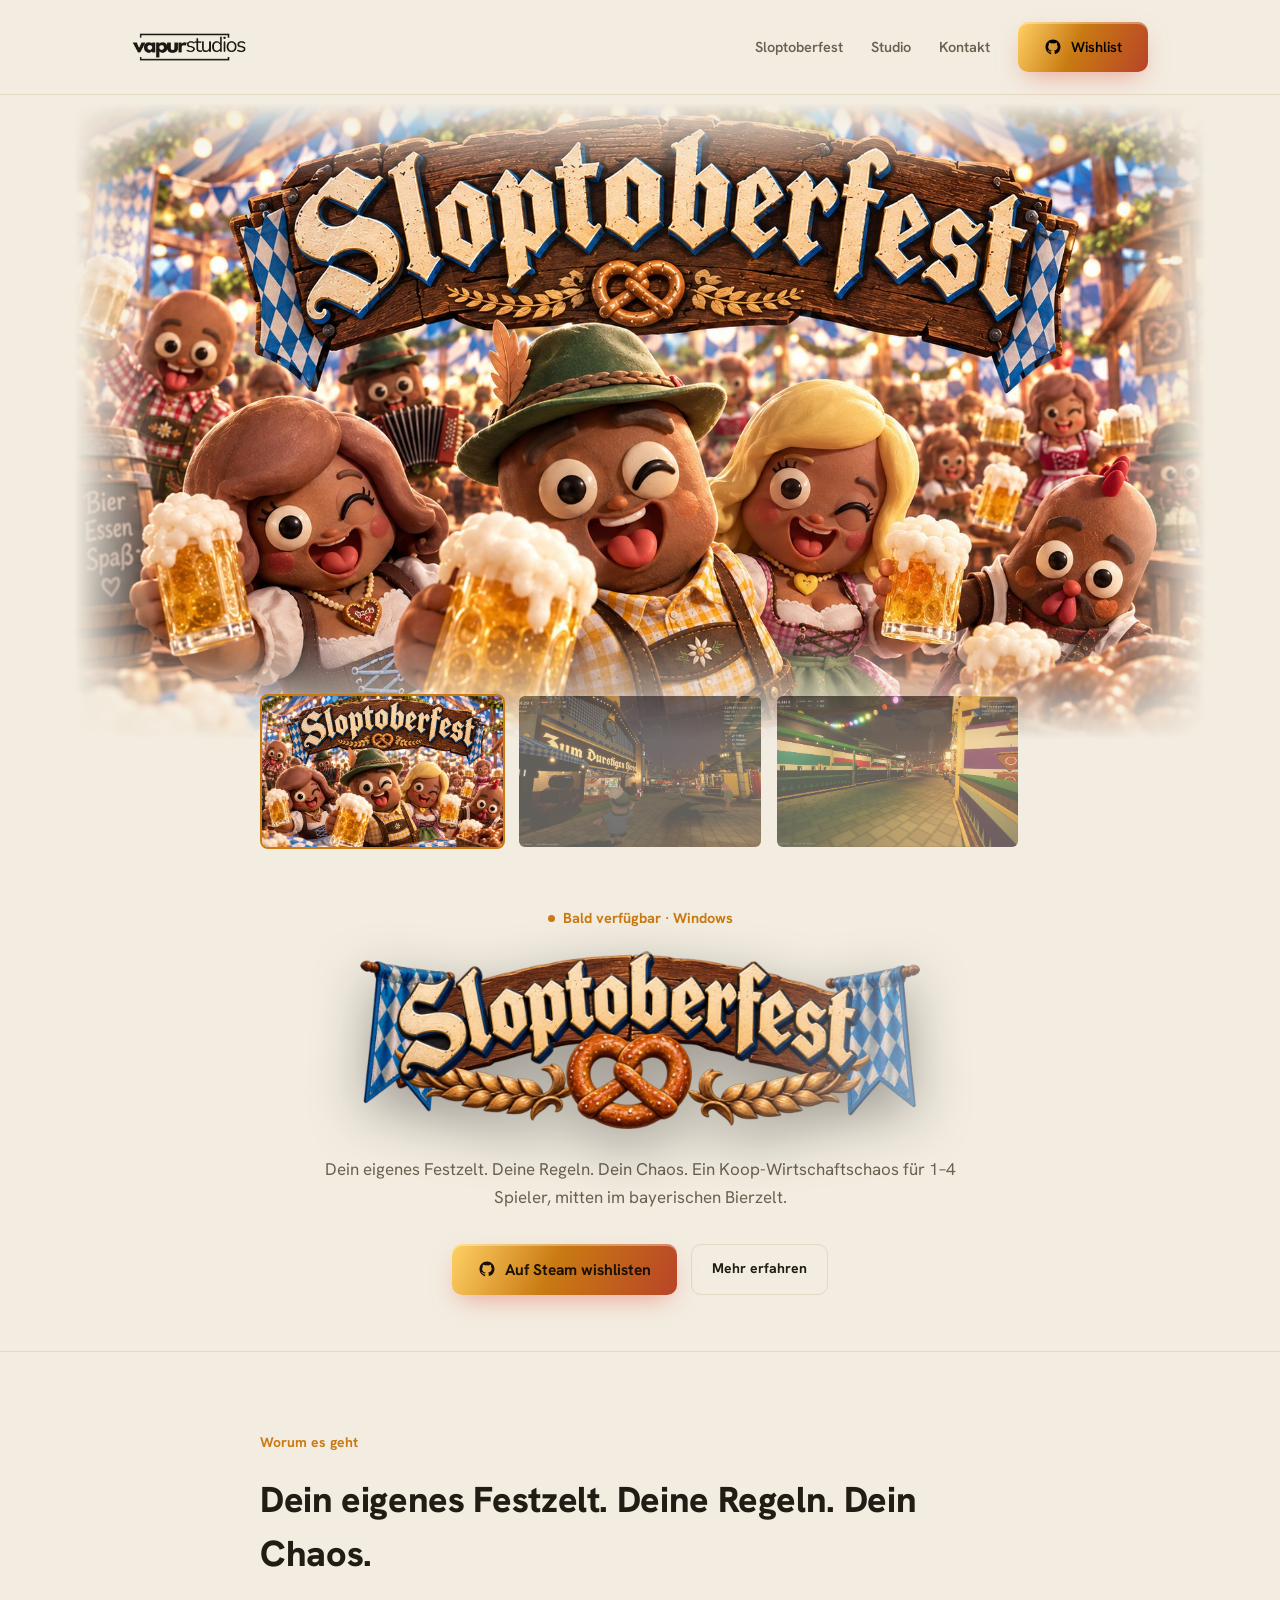
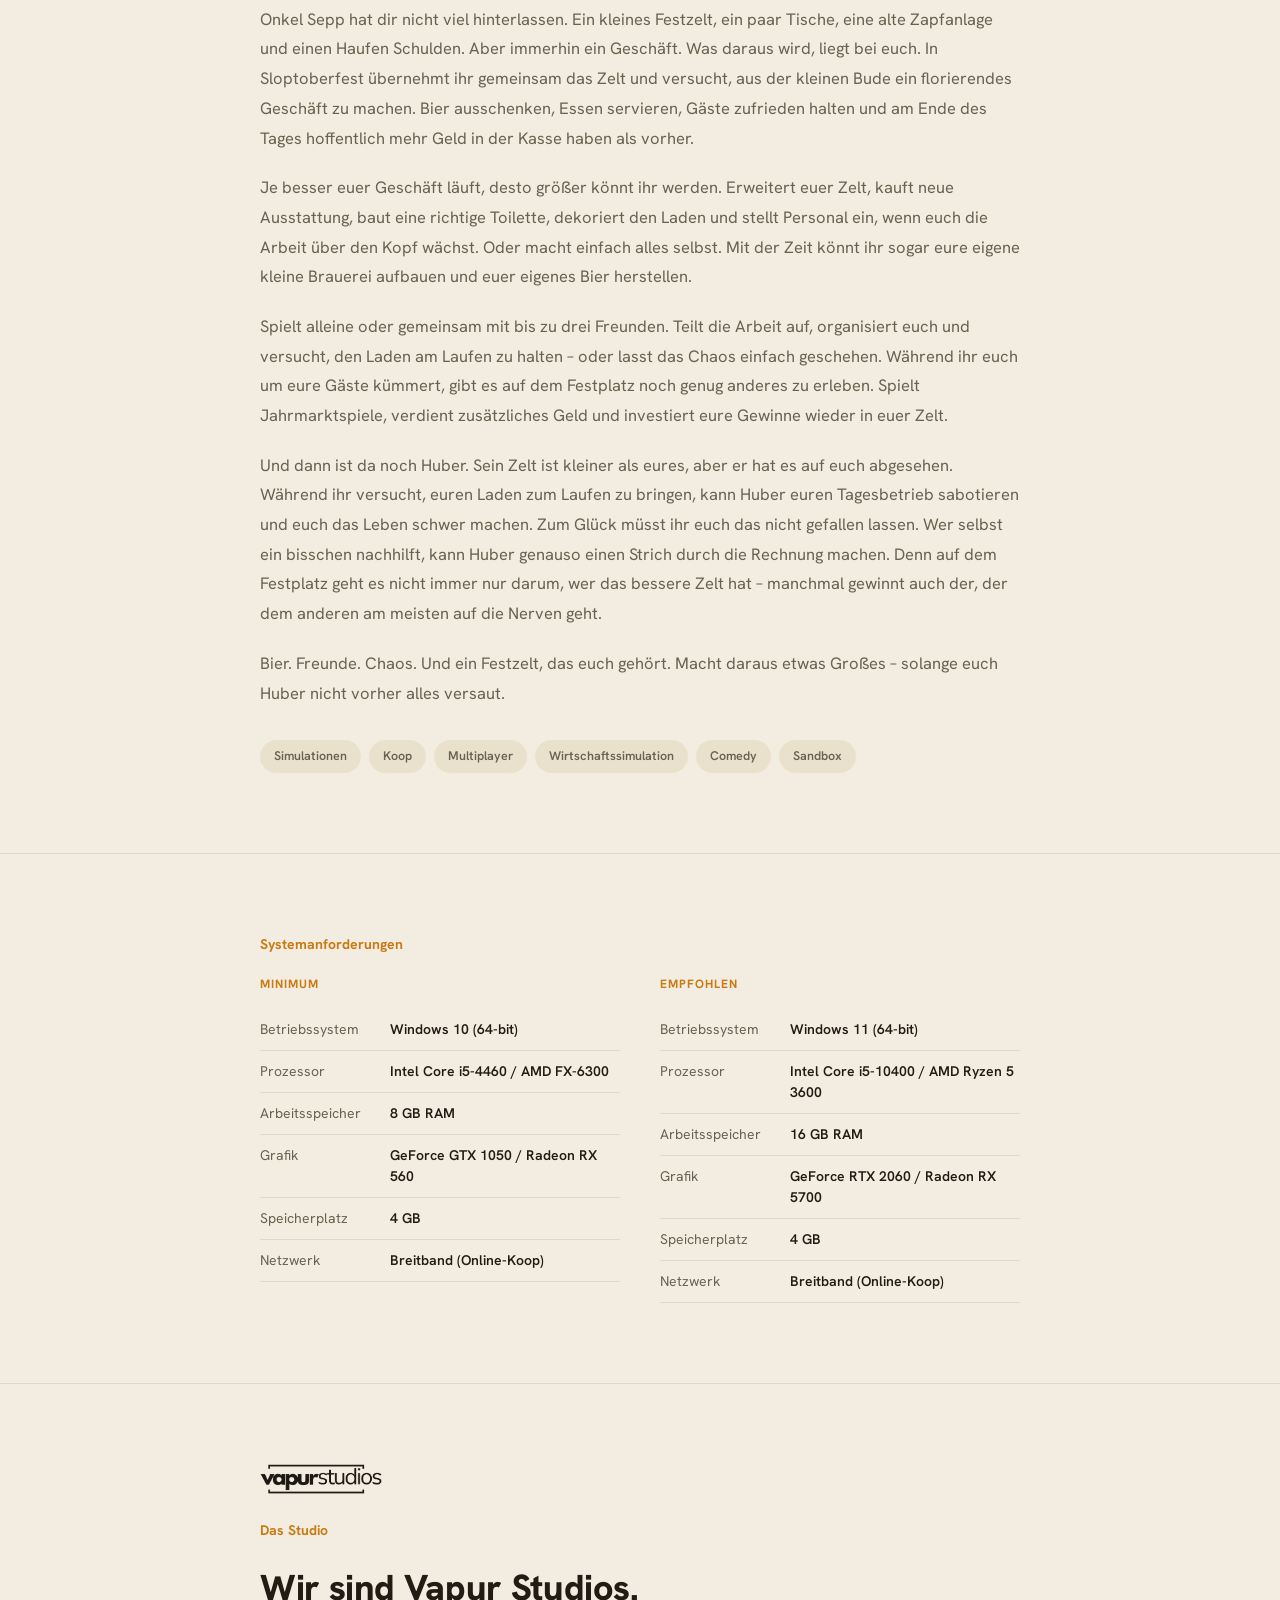
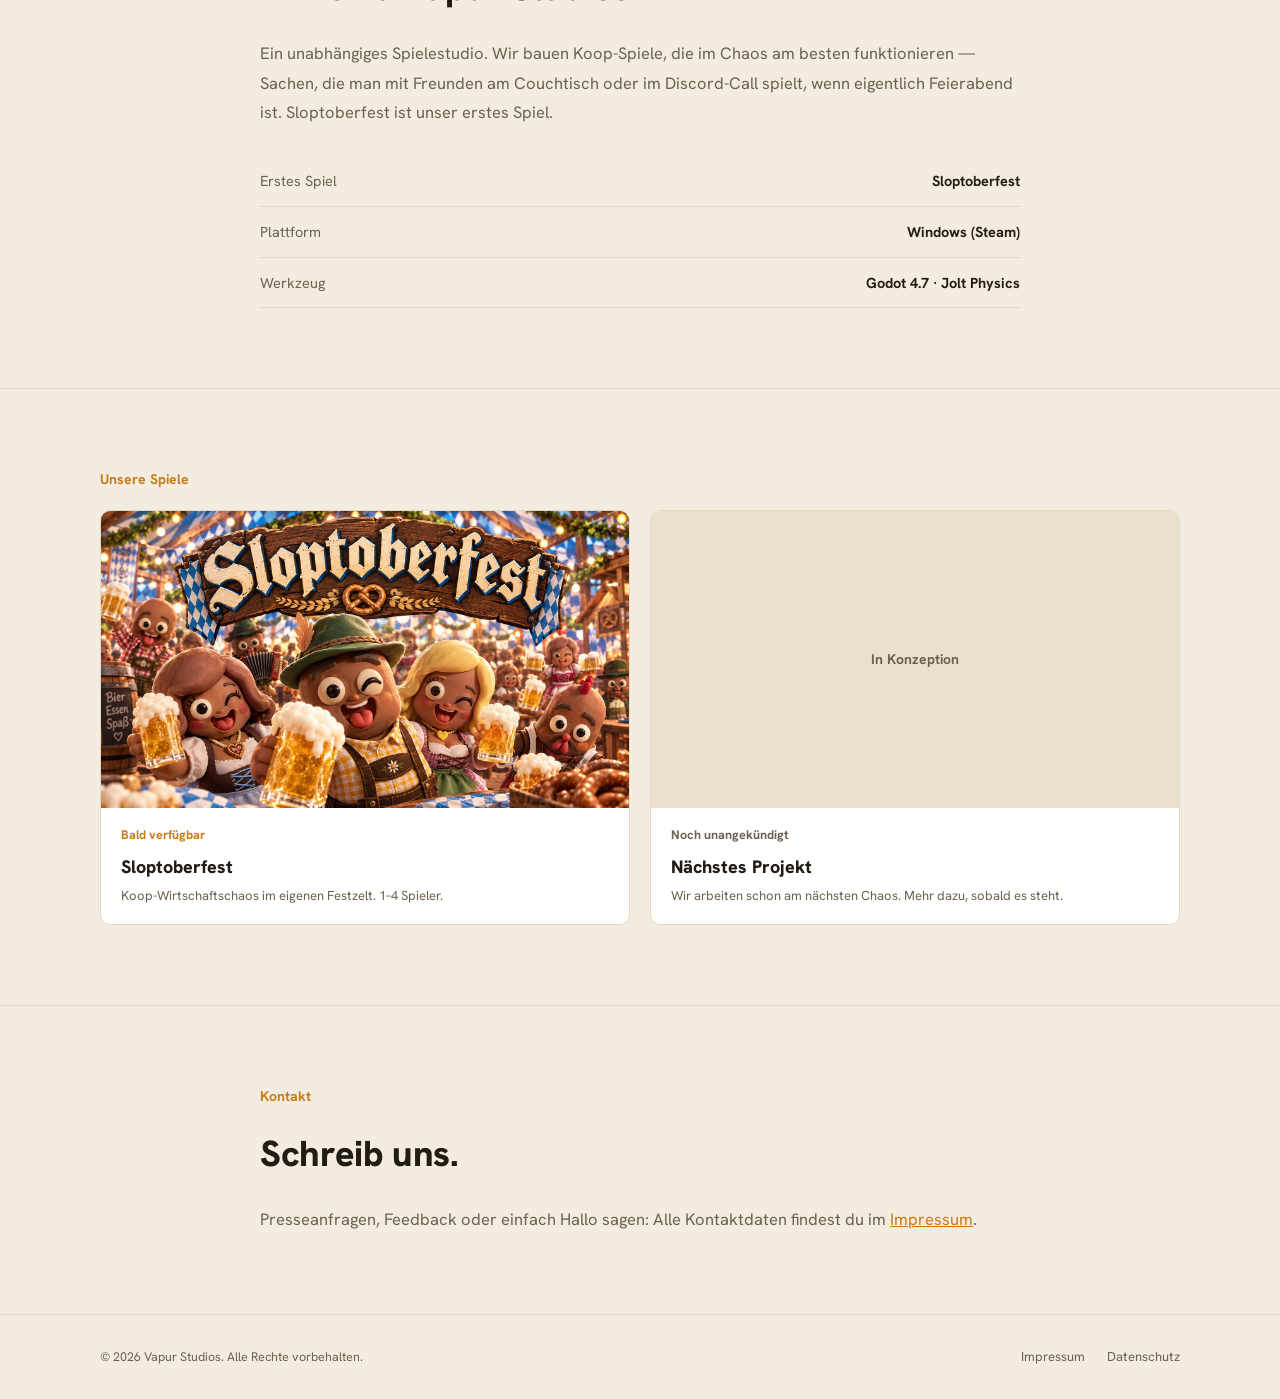
==== index.html @ 0e482135 "Vapur Studios Website: Startseite, Impressum, Datenschutz Co-Authored-By: Claude Sonnet 5 <noreply@a" ====
<!doctype html>
<html lang="de">
<head>
<meta charset="utf-8">
<meta name="viewport" content="width=device-width, initial-scale=1">
<title>Vapur Studios – Sloptoberfest</title>
<meta name="description" content="Vapur Studios ist ein unabhängiges Spielestudio. Sloptoberfest: Koop-Wirtschaftschaos im eigenen Festzelt für 1–4 Spieler. Bald auf Steam.">
<meta property="og:title" content="Vapur Studios – Sloptoberfest">
<meta property="og:description" content="Dein eigenes Festzelt. Deine Regeln. Dein Chaos. Bald auf Steam.">
<meta property="og:image" content="https://studio.vapur-it.de/assets/banner.jpg">
<meta property="og:type" content="website">
<link rel="preload" href="assets/fonts/hanken-latin.woff2" as="font" type="font/woff2" crossorigin>
<link rel="stylesheet" href="assets/style.css">
</head>
<body>

<nav>
  <div class="nav-inner">
    <a href="./" aria-label="Vapur Studios"><img class="logo-ink" src="assets/logo-ink.png" alt="Vapur Studios"><img class="logo-cream" src="assets/logo-cream.png" alt=""></a>
    <div class="navlinks">
      <a href="#game">Sloptoberfest</a>
      <a href="#studio">Studio</a>
      <a href="#kontakt">Kontakt</a>
      <a class="btn-wishlist" href="#" target="_blank" rel="noopener">
        <svg viewBox="0 0 24 24" fill="none" aria-hidden="true"><path d="M12 2C6.5 2 2 6.5 2 12c0 4.4 2.9 8.2 6.9 9.5.5.1.7-.2.7-.5v-1.7c-2.8.6-3.4-1.2-3.4-1.2-.5-1.2-1.1-1.5-1.1-1.5-.9-.6.1-.6.1-.6 1 .1 1.5 1 1.5 1 .9 1.5 2.3 1.1 2.9.8.1-.6.3-1.1.6-1.3-2.2-.3-4.6-1.1-4.6-4.9 0-1.1.4-2 1-2.6-.1-.3-.4-1.3.1-2.6 0 0 .8-.3 2.7 1a9.4 9.4 0 0 1 5 0c1.9-1.3 2.7-1 2.7-1 .5 1.3.2 2.3.1 2.6.6.6 1 1.5 1 2.6 0 3.8-2.4 4.6-4.6 4.9.4.3.7.9.7 1.8v2.6c0 .3.2.6.7.5A10 10 0 0 0 22 12c0-5.5-4.5-10-10-10Z" fill="currentColor"/></svg>
        <span>Wishlist</span>
      </a>
    </div>
  </div>
</nav>

<main>
<div class="hero-wrap">
  <div class="hero-img"><img id="mainshot" src="assets/banner.jpg" alt="Sloptoberfest Artwork" width="1672" height="941"></div>
</div>

<div class="shots">
  <div class="shots-grid">
    <button class="active" data-src="assets/banner.jpg" aria-label="Artwork anzeigen"><img src="assets/banner.jpg" alt="" loading="lazy"></button>
    <button data-src="assets/screen1.jpg" aria-label="Screenshot 1 anzeigen"><img src="assets/screen1.jpg" alt="" loading="lazy"></button>
    <button data-src="assets/screen2.jpg" aria-label="Screenshot 2 anzeigen"><img src="assets/screen2.jpg" alt="" loading="lazy"></button>
  </div>
</div>

<div class="intro" id="game">
  <span class="eyebrow">Bald verfügbar · Windows</span>
  <h1 class="sr-only">Sloptoberfest</h1>
  <div class="game-logo"><img src="assets/sloptoberfest-logo.webp" alt="Sloptoberfest" width="1400" height="446"></div>
  <p>Dein eigenes Festzelt. Deine Regeln. Dein Chaos. Ein Koop-Wirtschaftschaos
  für 1–4 Spieler, mitten im bayerischen Bierzelt.</p>
  <div class="btn-row">
    <a class="btn-wishlist" href="#" target="_blank" rel="noopener">
      <svg viewBox="0 0 24 24" fill="none" aria-hidden="true"><path d="M12 2C6.5 2 2 6.5 2 12c0 4.4 2.9 8.2 6.9 9.5.5.1.7-.2.7-.5v-1.7c-2.8.6-3.4-1.2-3.4-1.2-.5-1.2-1.1-1.5-1.1-1.5-.9-.6.1-.6.1-.6 1 .1 1.5 1 1.5 1 .9 1.5 2.3 1.1 2.9.8.1-.6.3-1.1.6-1.3-2.2-.3-4.6-1.1-4.6-4.9 0-1.1.4-2 1-2.6-.1-.3-.4-1.3.1-2.6 0 0 .8-.3 2.7 1a9.4 9.4 0 0 1 5 0c1.9-1.3 2.7-1 2.7-1 .5 1.3.2 2.3.1 2.6.6.6 1 1.5 1 2.6 0 3.8-2.4 4.6-4.6 4.9.4.3.7.9.7 1.8v2.6c0 .3.2.6.7.5A10 10 0 0 0 22 12c0-5.5-4.5-10-10-10Z" fill="currentColor"/></svg>
      <span>Auf Steam wishlisten</span>
    </a>
    <a class="btn-ghost" href="#story">Mehr erfahren</a>
  </div>
</div>

<section id="story">
  <div class="section-inner">
    <div class="kicker">Worum es geht</div>
    <h2>Dein eigenes Festzelt. Deine Regeln. Dein Chaos.</h2>
    <p>Onkel Sepp hat dir nicht viel hinterlassen. Ein kleines Festzelt, ein paar Tische, eine
    alte Zapfanlage und einen Haufen Schulden. Aber immerhin ein Geschäft. Was daraus wird, liegt
    bei euch. In Sloptoberfest übernehmt ihr gemeinsam das Zelt und versucht, aus der kleinen Bude
    ein florierendes Geschäft zu machen. Bier ausschenken, Essen servieren, Gäste zufrieden halten
    und am Ende des Tages hoffentlich mehr Geld in der Kasse haben als vorher.</p>
    <p>Je besser euer Geschäft läuft, desto größer könnt ihr werden. Erweitert euer Zelt, kauft
    neue Ausstattung, baut eine richtige Toilette, dekoriert den Laden und stellt Personal ein,
    wenn euch die Arbeit über den Kopf wächst. Oder macht einfach alles selbst. Mit der Zeit könnt
    ihr sogar eure eigene kleine Brauerei aufbauen und euer eigenes Bier herstellen.</p>
    <p>Spielt alleine oder gemeinsam mit bis zu drei Freunden. Teilt die Arbeit auf, organisiert
    euch und versucht, den Laden am Laufen zu halten – oder lasst das Chaos einfach geschehen.
    Während ihr euch um eure Gäste kümmert, gibt es auf dem Festplatz noch genug anderes zu
    erleben. Spielt Jahrmarktspiele, verdient zusätzliches Geld und investiert eure Gewinne wieder
    in euer Zelt.</p>
    <p>Und dann ist da noch Huber. Sein Zelt ist kleiner als eures, aber er hat es auf euch
    abgesehen. Während ihr versucht, euren Laden zum Laufen zu bringen, kann Huber euren
    Tagesbetrieb sabotieren und euch das Leben schwer machen. Zum Glück müsst ihr euch das nicht
    gefallen lassen. Wer selbst ein bisschen nachhilft, kann Huber genauso einen Strich durch die
    Rechnung machen. Denn auf dem Festplatz geht es nicht immer nur darum, wer das bessere Zelt
    hat – manchmal gewinnt auch der, der dem anderen am meisten auf die Nerven geht.</p>
    <p>Bier. Freunde. Chaos. Und ein Festzelt, das euch gehört. Macht daraus etwas Großes –
    solange euch Huber nicht vorher alles versaut.</p>
    <div class="tags-row">
      <span class="tag">Simulationen</span><span class="tag">Koop</span><span class="tag">Multiplayer</span>
      <span class="tag">Wirtschaftssimulation</span><span class="tag">Comedy</span><span class="tag">Sandbox</span>
    </div>
  </div>
</section>

<section>
  <div class="section-inner">
    <div class="kicker">Systemanforderungen</div>
    <div class="reqs">
      <div class="req-col">
        <h3>Minimum</h3>
        <div class="req-row"><span class="k">Betriebssystem</span><span class="v">Windows 10 (64-bit)</span></div>
        <div class="req-row"><span class="k">Prozessor</span><span class="v">Intel Core i5-4460 / AMD FX-6300</span></div>
        <div class="req-row"><span class="k">Arbeitsspeicher</span><span class="v">8 GB RAM</span></div>
        <div class="req-row"><span class="k">Grafik</span><span class="v">GeForce GTX 1050 / Radeon RX 560</span></div>
        <div class="req-row"><span class="k">Speicherplatz</span><span class="v">4 GB</span></div>
        <div class="req-row"><span class="k">Netzwerk</span><span class="v">Breitband (Online-Koop)</span></div>
      </div>
      <div class="req-col">
        <h3>Empfohlen</h3>
        <div class="req-row"><span class="k">Betriebssystem</span><span class="v">Windows 11 (64-bit)</span></div>
        <div class="req-row"><span class="k">Prozessor</span><span class="v">Intel Core i5-10400 / AMD Ryzen 5 3600</span></div>
        <div class="req-row"><span class="k">Arbeitsspeicher</span><span class="v">16 GB RAM</span></div>
        <div class="req-row"><span class="k">Grafik</span><span class="v">GeForce RTX 2060 / Radeon RX 5700</span></div>
        <div class="req-row"><span class="k">Speicherplatz</span><span class="v">4 GB</span></div>
        <div class="req-row"><span class="k">Netzwerk</span><span class="v">Breitband (Online-Koop)</span></div>
      </div>
    </div>
  </div>
</section>

<section id="studio">
  <div class="section-inner">
    <img class="studio-logo logo-ink" src="assets/logo-ink.png" alt="Vapur Studios">
    <img class="studio-logo logo-cream" src="assets/logo-cream.png" alt="Vapur Studios">
    <div class="kicker">Das Studio</div>
    <h2>Wir sind Vapur Studios.</h2>
    <p>Ein unabhängiges Spielestudio. Wir bauen Koop-Spiele, die im Chaos am besten funktionieren —
    Sachen, die man mit Freunden am Couchtisch oder im Discord-Call spielt, wenn eigentlich
    Feierabend ist. Sloptoberfest ist unser erstes Spiel.</p>
    <div class="fact-list">
      <div class="fact-row"><span class="k">Erstes Spiel</span><span class="v">Sloptoberfest</span></div>
      <div class="fact-row"><span class="k">Plattform</span><span class="v">Windows (Steam)</span></div>
      <div class="fact-row"><span class="k">Werkzeug</span><span class="v">Godot 4.7 · Jolt Physics</span></div>
    </div>
  </div>
</section>

<section>
  <div class="section-inner wide">
    <div class="kicker">Unsere Spiele</div>
    <div class="portfolio-grid">
      <a class="game-card" href="#game">
        <div class="thumb"><img src="assets/banner.jpg" alt="Sloptoberfest" loading="lazy"></div>
        <div class="body">
          <span class="status">Bald verfügbar</span>
          <h3>Sloptoberfest</h3>
          <p>Koop-Wirtschaftschaos im eigenen Festzelt. 1–4 Spieler.</p>
        </div>
      </a>
      <div class="game-card">
        <div class="thumb placeholder">In Konzeption</div>
        <div class="body">
          <span class="status muted">Noch unangekündigt</span>
          <h3>Nächstes Projekt</h3>
          <p>Wir arbeiten schon am nächsten Chaos. Mehr dazu, sobald es steht.</p>
        </div>
      </div>
    </div>
  </div>
</section>

<section id="kontakt">
  <div class="section-inner">
    <div class="kicker">Kontakt</div>
    <h2>Schreib uns.</h2>
    <p>Presseanfragen, Feedback oder einfach Hallo sagen: Alle Kontaktdaten findest du im
    <a href="impressum.html" style="color:var(--amber)">Impressum</a>.</p>
  </div>
</section>
</main>

<footer>
  <div class="foot-inner">
    <div class="foot-copy">© 2026 Vapur Studios. Alle Rechte vorbehalten.</div>
    <div class="foot-links">
      <a href="impressum.html">Impressum</a>
      <a href="datenschutz.html">Datenschutz</a>
    </div>
  </div>
</footer>

<script>
  document.querySelectorAll('.shots-grid button').forEach(function(btn){
    btn.addEventListener('click', function(){
      document.getElementById('mainshot').src = btn.getAttribute('data-src');
      document.querySelectorAll('.shots-grid button').forEach(function(b){ b.classList.remove('active'); });
      btn.classList.add('active');
    });
  });
</script>
</body>
</html>
---- assets/style.css ----
@font-face{
  font-family:'Hanken Grotesk'; font-style:normal; font-weight:400 800; font-display:swap;
  src:url('fonts/hanken-latin-ext.woff2') format('woff2');
  unicode-range:U+0100-02BA,U+02BD-02C5,U+02C7-02CC,U+02CE-02D7,U+02DD-02FF,U+0304,U+0308,U+0329,U+1D00-1DBF,U+1E00-1E9F,U+1EF2-1EFF,U+2020,U+20A0-20AB,U+20AD-20C0,U+2113,U+2C60-2C7F,U+A720-A7FF;
}
@font-face{
  font-family:'Hanken Grotesk'; font-style:normal; font-weight:400 800; font-display:swap;
  src:url('fonts/hanken-latin.woff2') format('woff2');
  unicode-range:U+0000-00FF,U+0131,U+0152-0153,U+02BB-02BC,U+02C6,U+02DA,U+02DC,U+0304,U+0308,U+0329,U+2000-206F,U+20AC,U+2122,U+2191,U+2193,U+2212,U+2215,U+FEFF,U+FFFD;
}

:root{
  color-scheme:light dark;
  --bg:#f3ede1; --surface:#ffffff; --border:#e2d8c4; --text:#211c14; --text-muted:#6b6151;
  --amber:#c97a12; --red:#b53a2c; --tag-bg:#eae1cd;
}
@media (prefers-color-scheme: dark){
  :root{
    --bg:#17130d; --surface:#1f1a12; --border:#332c1f; --text:#f2ebdd; --text-muted:#a49880;
    --amber:#ffb020; --red:#e0654f; --tag-bg:#2b2417;
  }
}

*{ box-sizing:border-box; margin:0; padding:0; }
html{ scroll-behavior:smooth; }
body{
  background:var(--bg); color:var(--text);
  font-family:'Hanken Grotesk',system-ui,-apple-system,'Segoe UI',sans-serif; -webkit-font-smoothing:antialiased;
  line-height:1.5;
}
img{ max-width:100%; display:block; }
a{ color:inherit; }
a:focus-visible, button:focus-visible{ outline:2px solid var(--amber); outline-offset:3px; }

/* NAV */
nav{ border-bottom:1px solid var(--border); }
.nav-inner{ max-width:1080px; margin:0 auto; padding:22px 32px; display:flex; align-items:center; justify-content:space-between; }
.nav-inner img{ height:28px; width:auto; }
.logo-cream{ display:none; }
@media (prefers-color-scheme: dark){
  .logo-ink{ display:none; }
  .logo-cream{ display:block; }
}
.navlinks{ display:flex; align-items:center; gap:28px; }
.navlinks a{ text-decoration:none; font-size:14.5px; font-weight:600; color:var(--text-muted); }
.navlinks a:hover{ color:var(--text); }
.navlinks a.btn-wishlist,
.navlinks a.btn-wishlist:hover{ color:#000; }

/* BUTTONS */
.btn-wishlist{
  position:relative; overflow:hidden; isolation:isolate;
  font-weight:700; font-size:15.5px; color:#1c1108; padding:14px 26px; border-radius:10px;
  border:none; cursor:pointer; text-decoration:none; display:inline-flex; align-items:center; gap:9px;
  background:linear-gradient(115deg, #ffd166, var(--amber) 45%, var(--red) 110%);
  box-shadow:0 10px 26px -8px rgba(224,82,61,.5), 0 2px 0 rgba(255,255,255,.35) inset;
  transition:transform .18s ease, box-shadow .18s ease; white-space:nowrap;
}
.btn-wishlist:hover{ transform:translateY(-2px); box-shadow:0 14px 32px -6px rgba(224,82,61,.6), 0 2px 0 rgba(255,255,255,.4) inset; }
.btn-wishlist::after{
  content:''; position:absolute; top:0; left:-60%; width:40%; height:100%; z-index:1;
  background:linear-gradient(115deg, transparent, rgba(255,255,255,.55), transparent);
  transform:skewX(-20deg); animation:shine 3.2s ease-in-out infinite;
}
@keyframes shine{ 0%,60%{ left:-60%; } 100%{ left:130%; } }
.btn-wishlist svg{ width:18px; height:18px; position:relative; z-index:2; flex-shrink:0; }
.btn-wishlist span{ position:relative; z-index:2; }
@media (prefers-reduced-motion: reduce){ .btn-wishlist::after{ animation:none; } html{ scroll-behavior:auto; } }
.btn-ghost{ font-weight:700; font-size:14px; color:var(--text); text-decoration:none; padding:13px 20px; border-radius:10px; border:1.5px solid var(--border); }
.btn-ghost:hover{ border-color:var(--amber); color:var(--amber); }

/* HERO */
.hero-wrap{ position:relative; max-width:1180px; margin:8px auto -60px; padding:0 24px; }
.hero-img img{
  width:100%; height:auto; display:block; max-height:72vh; object-fit:cover;
  -webkit-mask-image:linear-gradient(180deg, transparent 0%, #000 12%, #000 82%, transparent 100%),
                      linear-gradient(90deg, transparent 0%, #000 8%, #000 92%, transparent 100%);
  -webkit-mask-composite:source-in;
  mask-image:linear-gradient(180deg, transparent 0%, #000 12%, #000 82%, transparent 100%),
              linear-gradient(90deg, transparent 0%, #000 8%, #000 92%, transparent 100%);
  mask-composite:intersect;
}
.shots{ padding:14px 32px 0; position:relative; z-index:1; }
.shots-grid{ max-width:760px; margin:0 auto; display:grid; grid-template-columns:1fr 1fr 1fr; gap:12px; }
.shots-grid button{
  padding:0; border:2px solid transparent; border-radius:8px; overflow:hidden; cursor:pointer;
  background:none; opacity:.6; transition:opacity .15s, border-color .15s;
}
.shots-grid button.active{ opacity:1; border-color:var(--amber); }
.shots-grid button:hover{ opacity:1; }
.shots-grid img{ display:block; aspect-ratio:16/10; object-fit:cover; width:100%; }

.intro{ text-align:center; padding:56px 32px 56px; max-width:720px; margin:0 auto; }
.eyebrow{ display:inline-flex; align-items:center; gap:8px; font-size:14.5px; font-weight:700; color:var(--amber); margin-bottom:22px; }
.eyebrow::before{ content:''; width:7px; height:7px; border-radius:50%; background:var(--amber); }
.intro h1{ font-size:clamp(32px,5vw,52px); font-weight:800; line-height:1.1; margin-bottom:18px; letter-spacing:-.01em; }
.intro p{ font-size:17px; color:var(--text-muted); line-height:1.65; margin-bottom:32px; }
.btn-row{ display:flex; gap:14px; justify-content:center; flex-wrap:wrap; }

/* SECTIONS */
section{ padding:80px 32px; border-top:1px solid var(--border); }
.section-inner{ max-width:760px; margin:0 auto; }
.section-inner.wide{ max-width:1080px; }
.kicker{ font-size:14px; font-weight:700; color:var(--amber); margin-bottom:20px; }
.section-inner h2{ font-size:clamp(26px,3.2vw,36px); font-weight:800; margin-bottom:24px; letter-spacing:-.01em; }
.section-inner p{ font-size:16.5px; color:var(--text-muted); line-height:1.8; margin-bottom:20px; }
.section-inner p:last-of-type{ margin-bottom:0; }
.tags-row{ display:flex; gap:8px; flex-wrap:wrap; margin-top:32px; }
.tag{ background:var(--tag-bg); color:var(--text-muted); font-size:12.5px; font-weight:600; padding:7px 14px; border-radius:100px; }

.reqs{ display:grid; grid-template-columns:1fr 1fr; gap:40px; }
.req-col h3{ font-size:12px; text-transform:uppercase; letter-spacing:.08em; color:var(--amber); margin-bottom:16px; }
.req-row{ display:grid; grid-template-columns:120px 1fr; gap:10px; padding:10px 0; border-bottom:1px solid var(--border); font-size:14px; }
.req-row .k{ color:var(--text-muted); }
.req-row .v{ font-weight:600; }

.studio-logo{ height:30px; width:auto; margin-bottom:26px; }
.fact-list{ margin-top:28px; }
.fact-row{ display:flex; justify-content:space-between; gap:20px; padding:14px 0; border-bottom:1px solid var(--border); font-size:14.5px; }
.fact-row .k{ color:var(--text-muted); }
.fact-row .v{ font-weight:700; text-align:right; }

.portfolio-grid{ display:grid; grid-template-columns:1fr 1fr; gap:20px; margin-top:12px; }
.game-card{ background:var(--surface); border:1px solid var(--border); border-radius:10px; overflow:hidden; text-decoration:none; color:var(--text); display:block; }
a.game-card:hover{ border-color:var(--amber); }
.game-card .thumb{ aspect-ratio:16/9; background:var(--tag-bg); overflow:hidden; }
.game-card .thumb img{ width:100%; height:100%; object-fit:cover; }
.game-card .thumb.placeholder{ display:flex; align-items:center; justify-content:center; font-weight:700; color:var(--text-muted); font-size:14px; }
.game-card .body{ padding:18px 20px; }
.game-card .status{ display:block; font-size:12.5px; font-weight:700; color:var(--amber); margin-bottom:8px; }
.game-card .status.muted{ color:var(--text-muted); }
.game-card h3{ font-size:18px; font-weight:800; margin-bottom:6px; }
.game-card p{ font-size:13px; color:var(--text-muted); line-height:1.5; }

/* LEGAL PAGES */
.legal{ max-width:760px; margin:0 auto; padding:64px 32px 96px; }
.legal h1{ font-size:clamp(30px,4vw,42px); font-weight:800; margin-bottom:32px; letter-spacing:-.01em; }
.legal h2{ font-size:20px; font-weight:800; margin:36px 0 12px; }
.legal p, .legal li{ font-size:16px; color:var(--text-muted); line-height:1.75; margin-bottom:12px; }
.legal ul{ padding-left:22px; margin-bottom:12px; }
.legal a{ color:var(--amber); }
.todo{ background:var(--tag-bg); border:1px dashed var(--amber); color:var(--text); padding:1px 6px; border-radius:4px; font-weight:700; }

/* FOOTER */
footer{ padding:32px; border-top:1px solid var(--border); }
.foot-inner{ max-width:1080px; margin:0 auto; display:flex; justify-content:space-between; align-items:center; flex-wrap:wrap; gap:14px; }
.foot-links{ display:flex; gap:22px; flex-wrap:wrap; }
.foot-links a{ text-decoration:none; color:var(--text-muted); font-size:13px; }
.foot-links a:hover{ color:var(--text); }
.foot-copy{ color:var(--text-muted); font-size:12.5px; }

@media (max-width:760px){
  .navlinks a:not(.btn-wishlist){ display:none; }
  .shots-grid{ grid-template-columns:1fr; }
  .reqs{ grid-template-columns:1fr; gap:0; }
  .portfolio-grid{ grid-template-columns:1fr; }
  section{ padding:56px 20px; }
  .intro{ padding:44px 20px 40px; }
  .hero-wrap{ padding:0 12px; }
  .hero-img img{ max-height:46vh; }
  .legal{ padding:44px 20px 72px; }
}

/* GAME LOGO */
.game-logo{ position:relative; width:min(560px,86%); margin:0 auto 26px; }
.game-logo img{
  width:100%; height:auto; display:block;
  filter:drop-shadow(0 18px 28px rgba(0,0,0,.35));
  animation:logoIn 1s cubic-bezier(.2,.9,.25,1.15) both, logoFloat 5s ease-in-out 1s infinite;
}
.game-logo::after{
  content:''; position:absolute; inset:0; pointer-events:none;
  background:linear-gradient(105deg, transparent 35%, rgba(255,255,255,.55) 50%, transparent 65%);
  background-size:250% 100%; background-position:180% 0;
  -webkit-mask-image:url(sloptoberfest-logo.webp); mask-image:url(sloptoberfest-logo.webp);
  -webkit-mask-size:100% 100%; mask-size:100% 100%;
  animation:logoShine 6s ease-in-out 1.4s infinite;
}
@keyframes logoIn{ from{ opacity:0; transform:scale(.82) translateY(24px) rotate(-1.5deg); } to{ opacity:1; transform:none; } }
@keyframes logoFloat{ 0%,100%{ transform:translateY(0) rotate(0); } 50%{ transform:translateY(-7px) rotate(.4deg); } }
@keyframes logoShine{ 0%,55%{ background-position:180% 0; } 100%{ background-position:-80% 0; } }
.sr-only{ position:absolute; width:1px; height:1px; overflow:hidden; clip:rect(0 0 0 0); white-space:nowrap; }
@media (prefers-reduced-motion: reduce){
  .game-logo img, .game-logo::after{ animation:none; }
}
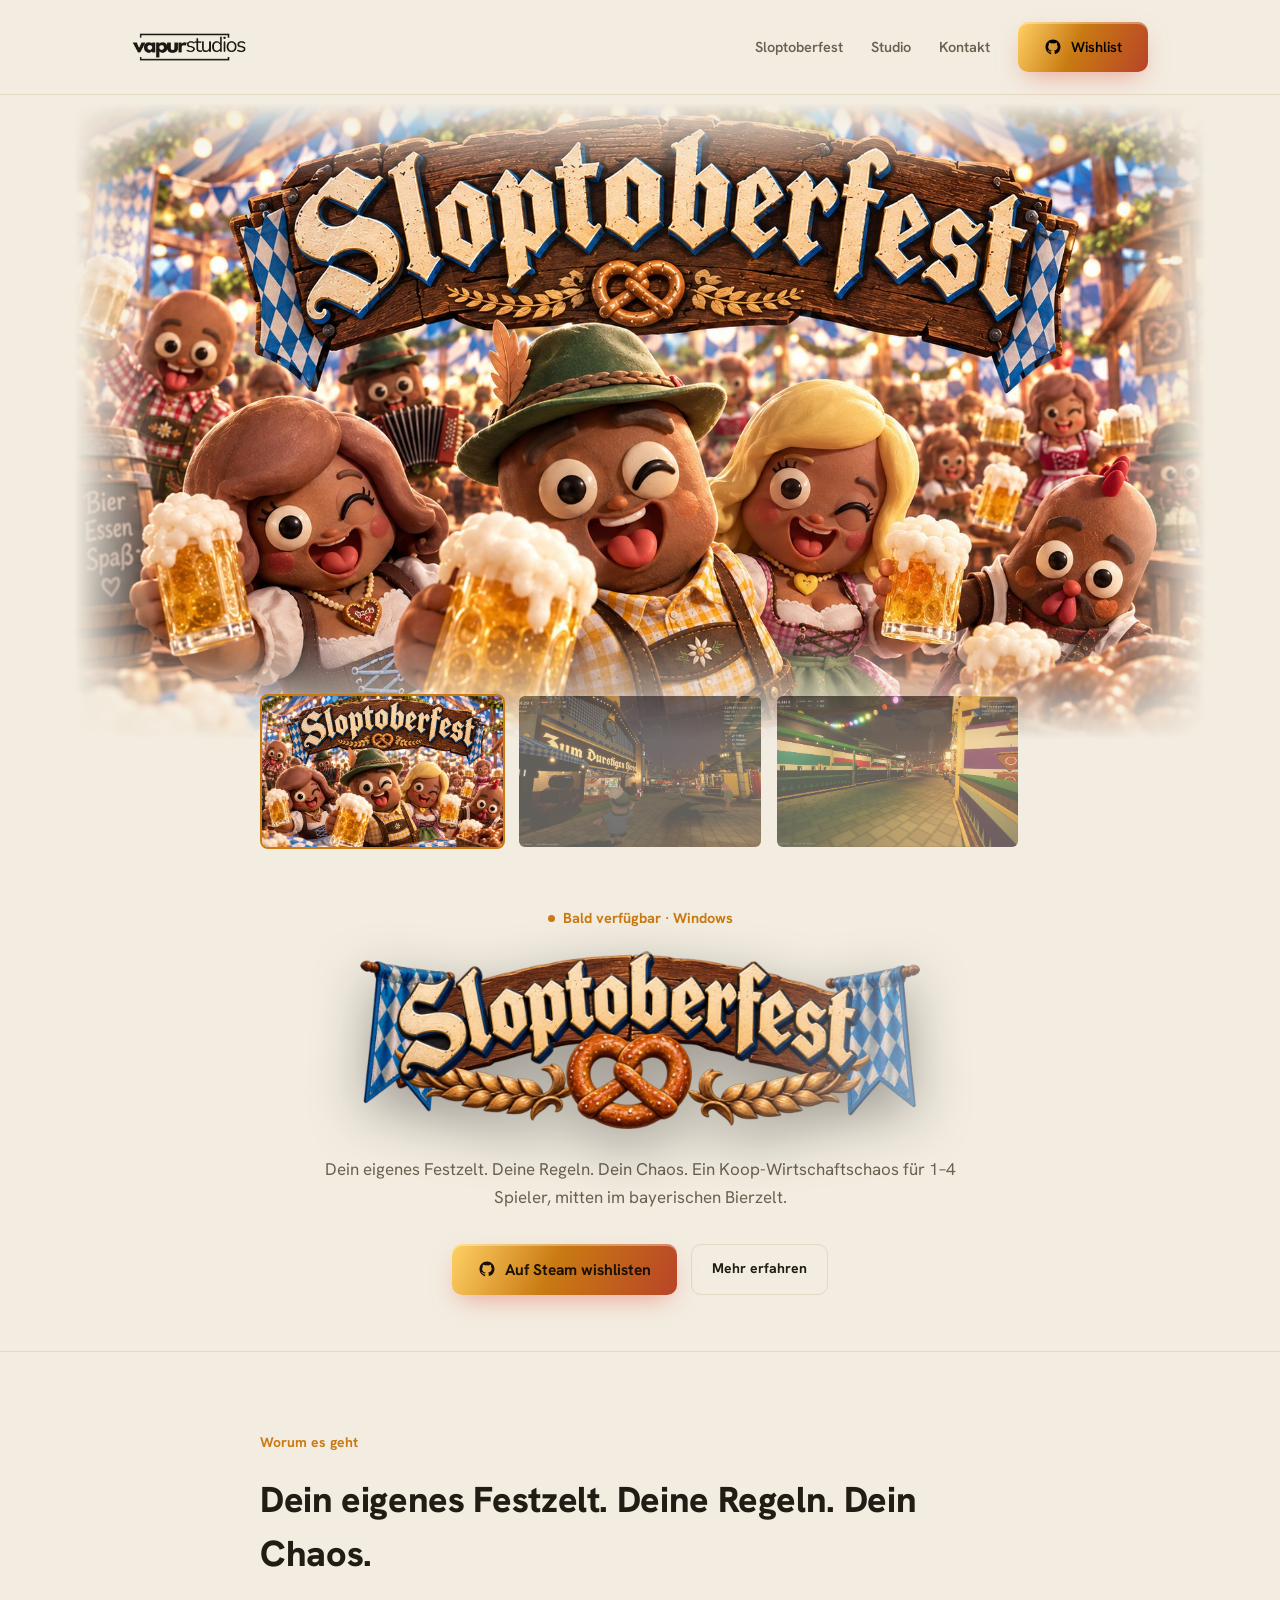
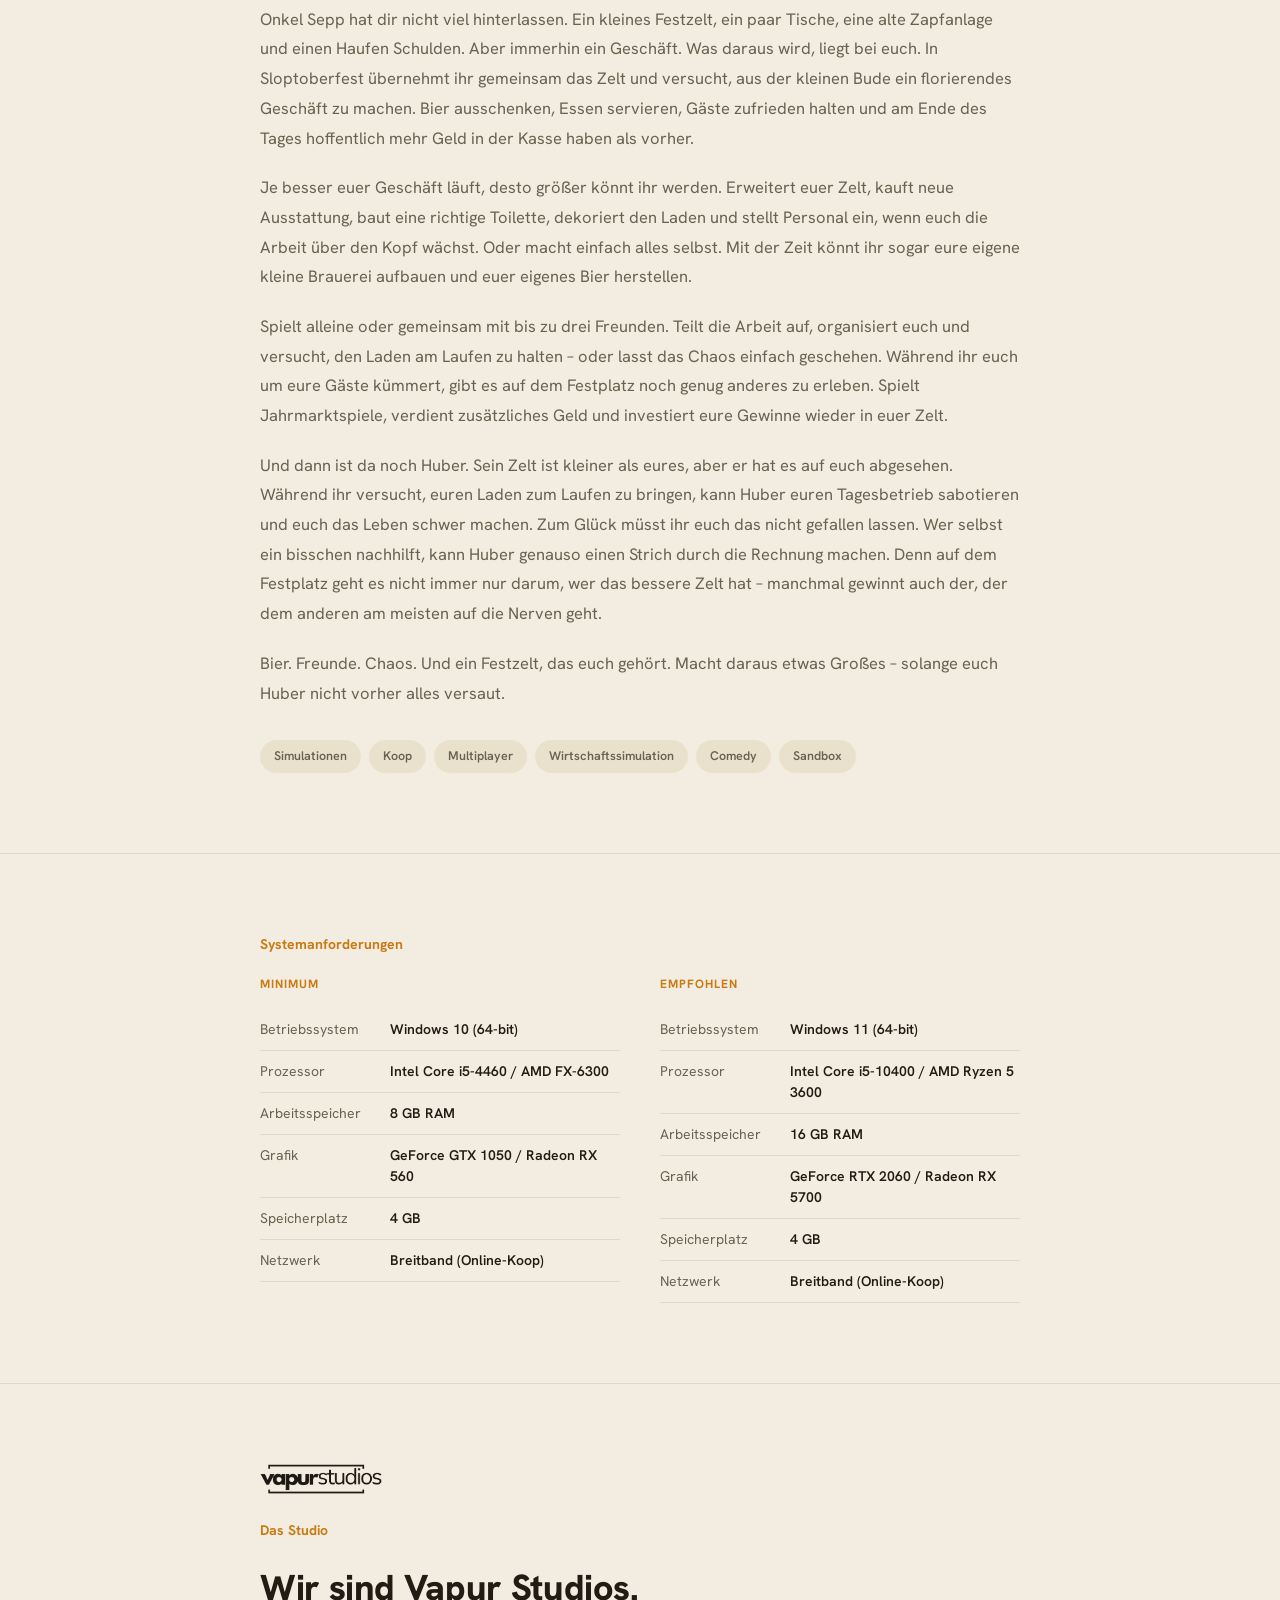
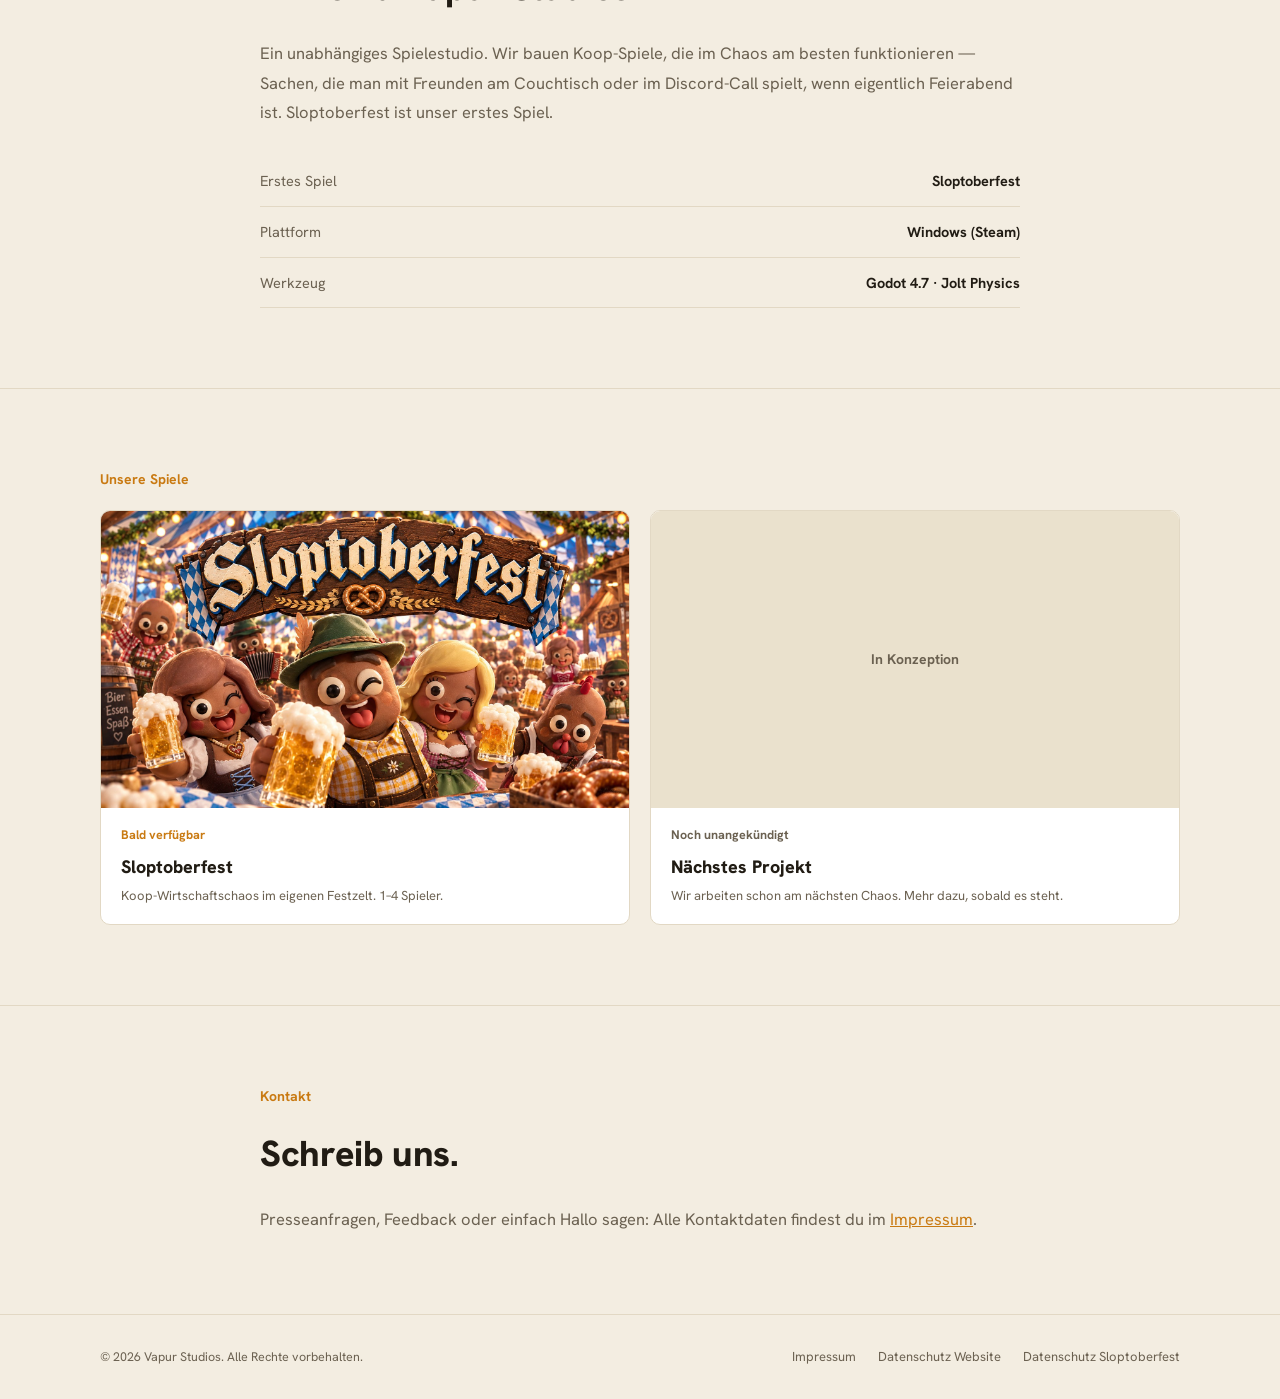
==== commit 5ecae68c: "Datenschutzerklaerung fuer das Spiel Sloptoberfest Co-Authored-By: Claude Sonnet 5 <noreply@anthropi" ====
--- a/index.html
+++ b/index.html
@@ -172,7 +172,7 @@
     <div class="foot-copy">© 2026 Vapur Studios. Alle Rechte vorbehalten.</div>
     <div class="foot-links">
       <a href="impressum.html">Impressum</a>
-      <a href="datenschutz.html">Datenschutz</a>
+      <a href="datenschutz.html">Datenschutz Website</a><a href="sloptoberfest-datenschutz.html">Datenschutz Sloptoberfest</a>
     </div>
   </div>
 </footer>
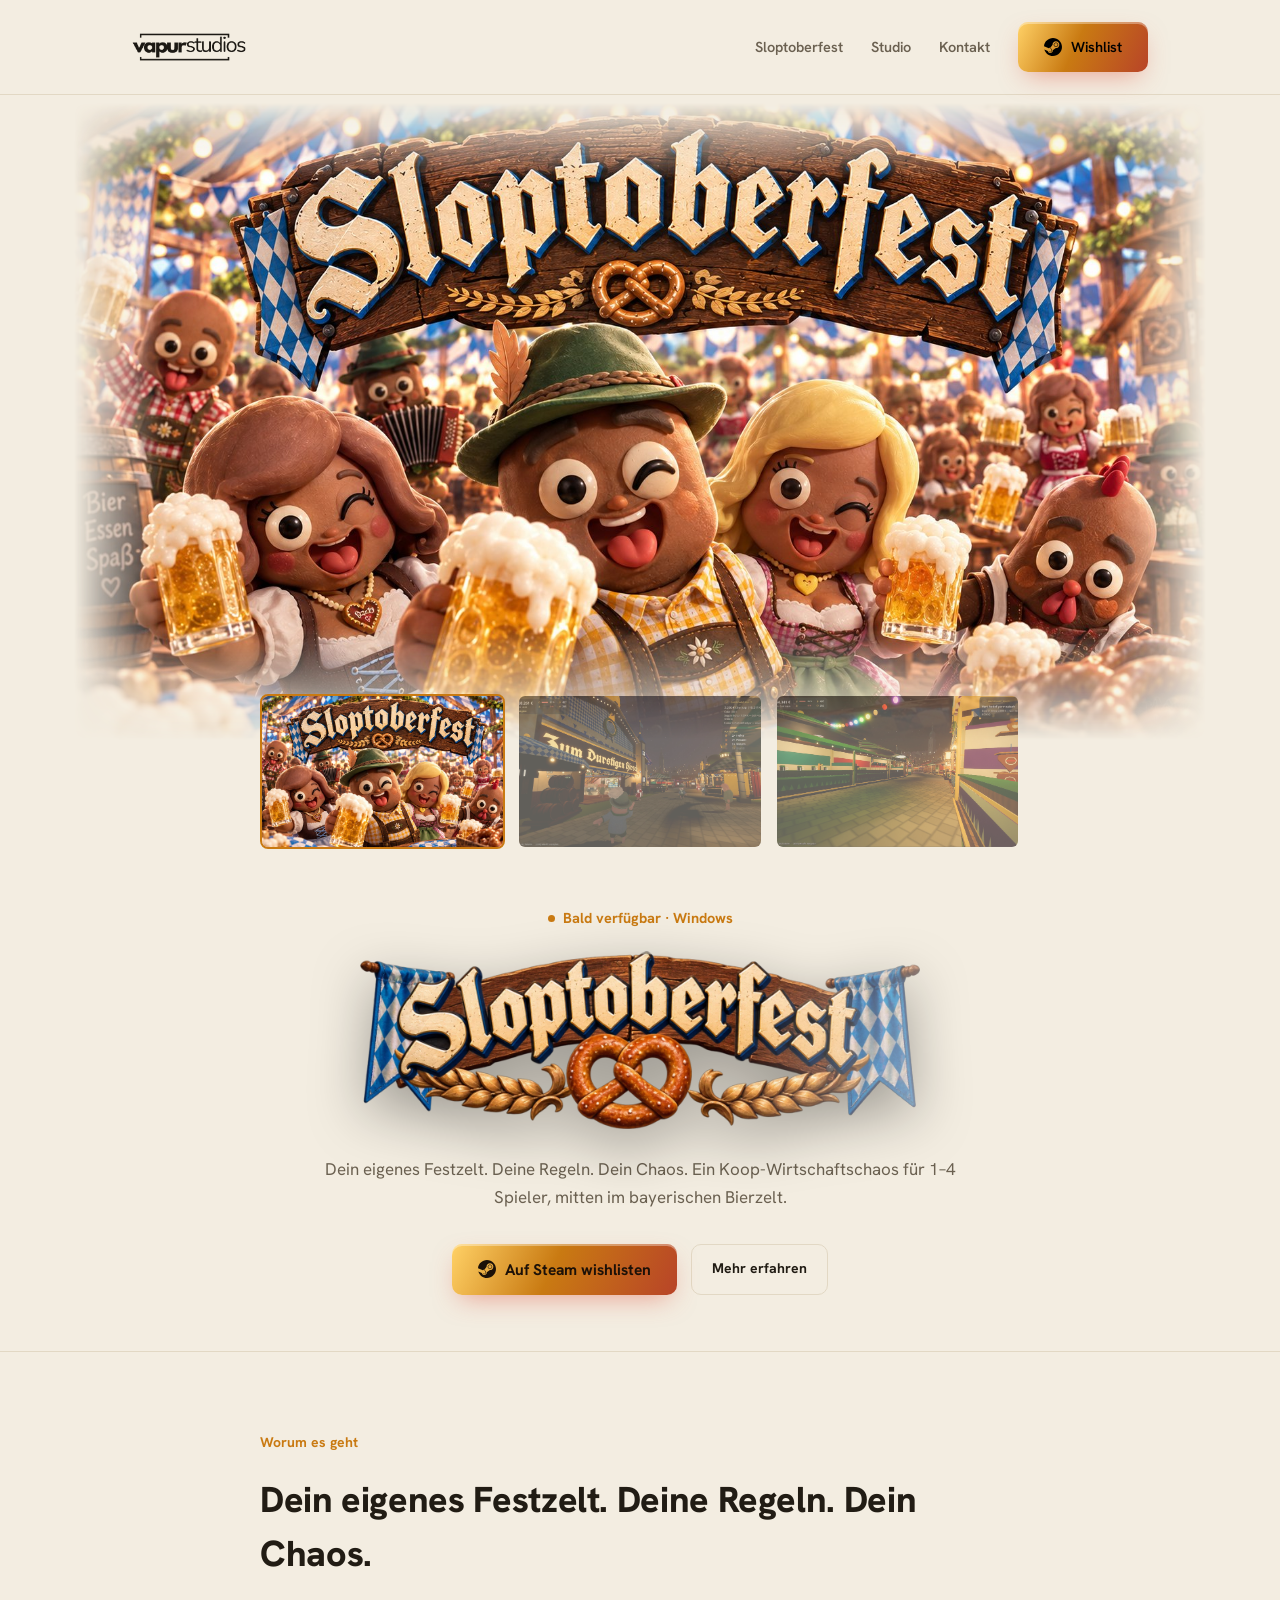
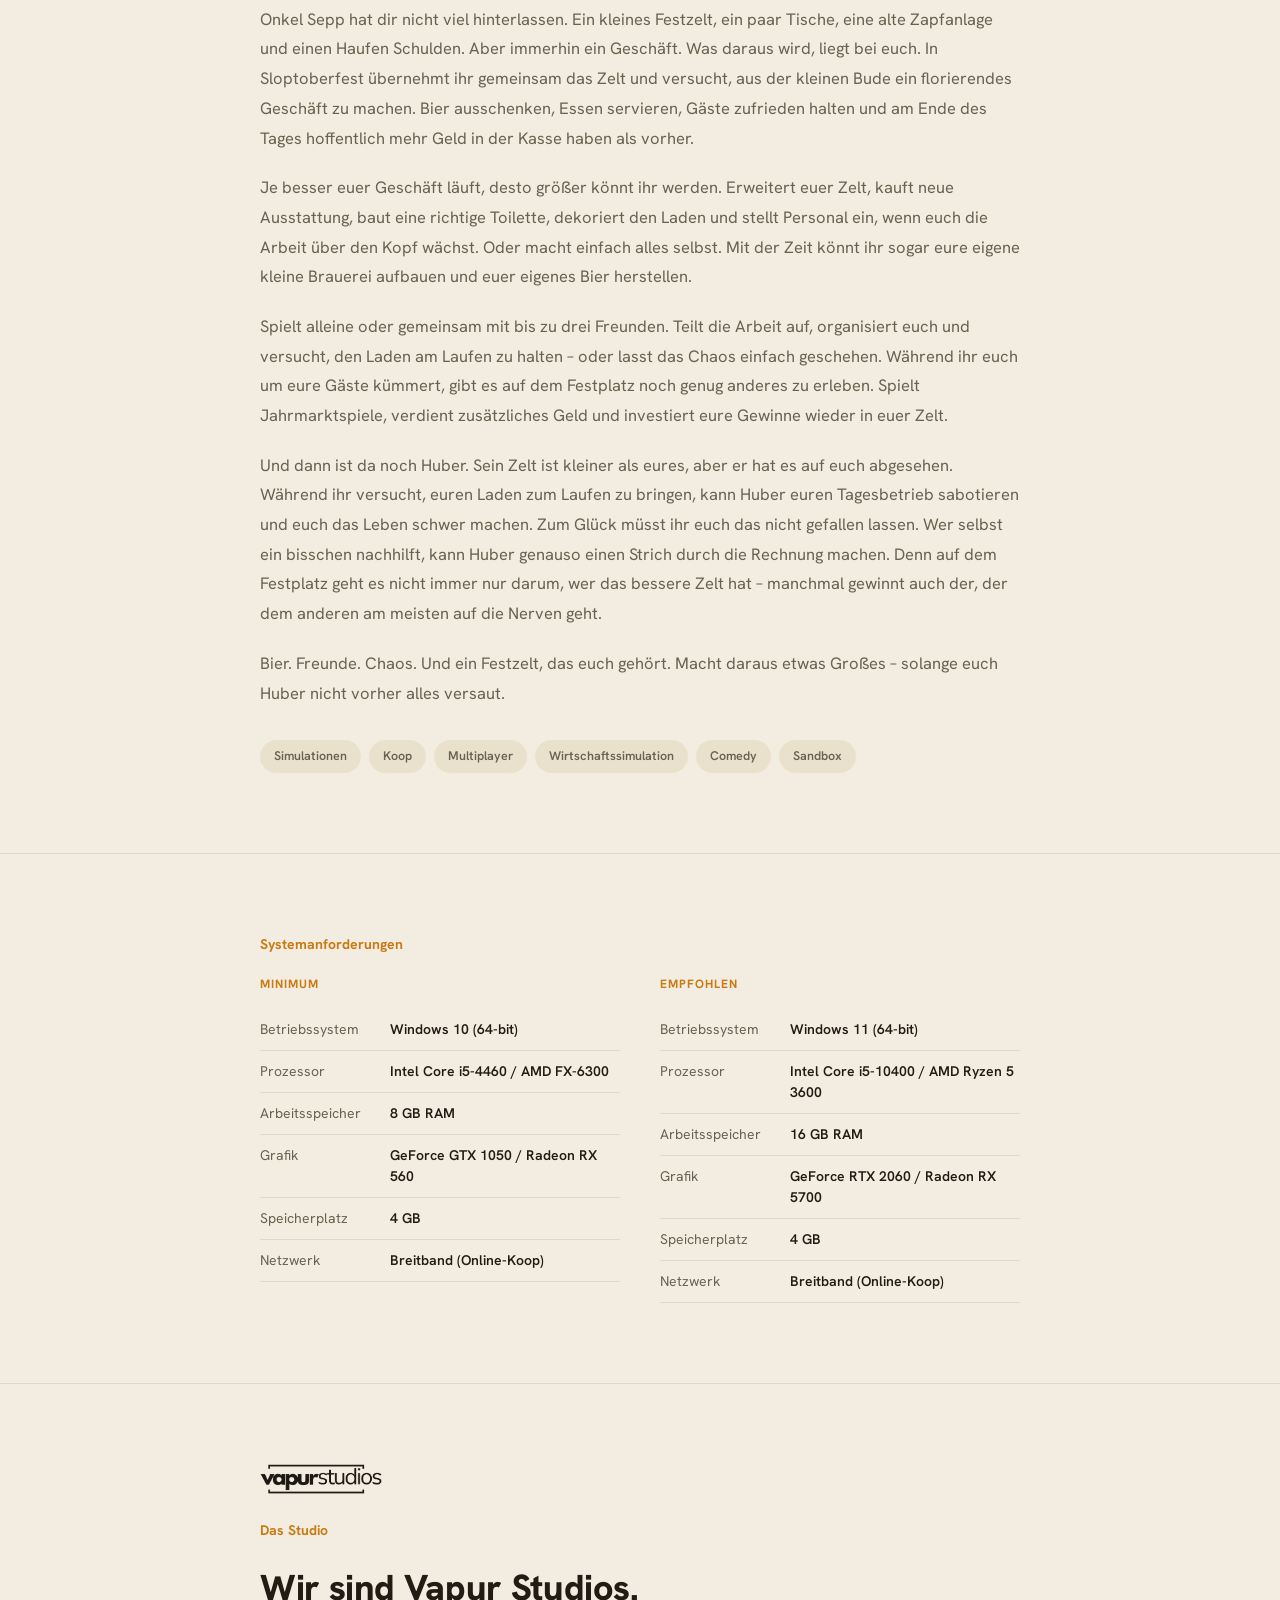
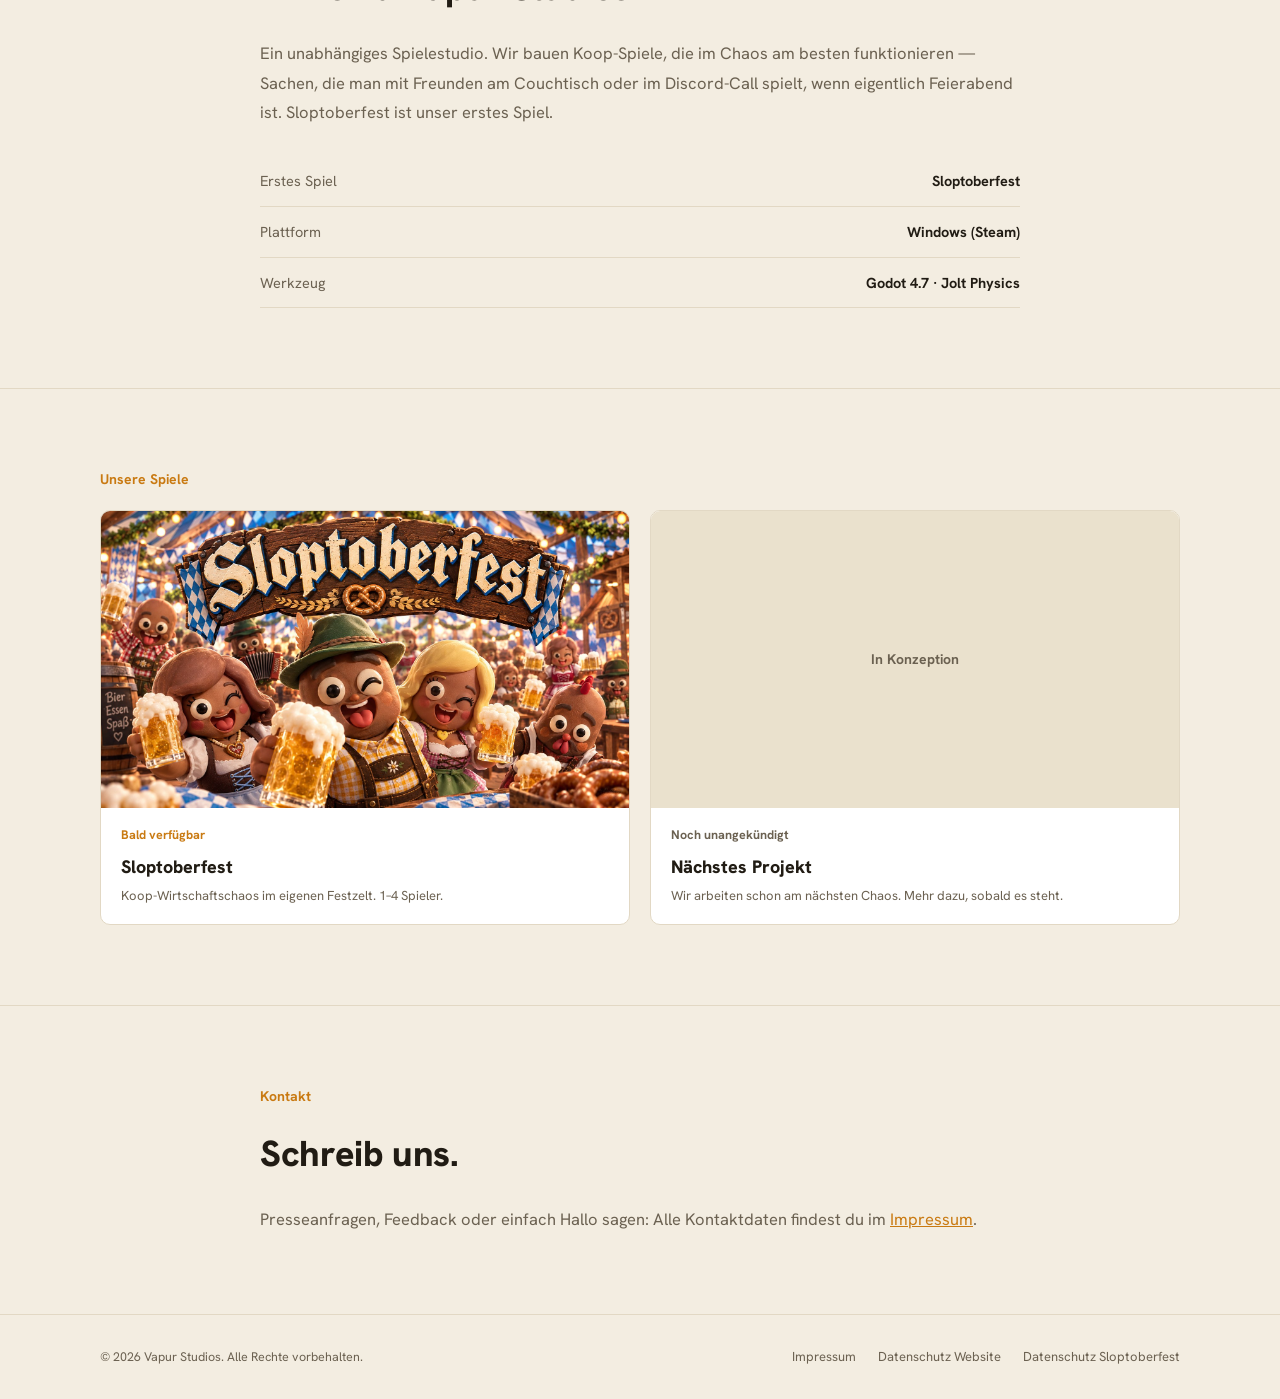
==== commit 4a8fa102: "Wishlist-Buttons: Steam-Icon statt GitHub-Icon Co-Authored-By: Claude Sonnet 5 <noreply@anthropic.co" ====
--- a/index.html
+++ b/index.html
@@ -22,7 +22,7 @@
       <a href="#studio">Studio</a>
       <a href="#kontakt">Kontakt</a>
       <a class="btn-wishlist" href="#" target="_blank" rel="noopener">
-        <svg viewBox="0 0 24 24" fill="none" aria-hidden="true"><path d="M12 2C6.5 2 2 6.5 2 12c0 4.4 2.9 8.2 6.9 9.5.5.1.7-.2.7-.5v-1.7c-2.8.6-3.4-1.2-3.4-1.2-.5-1.2-1.1-1.5-1.1-1.5-.9-.6.1-.6.1-.6 1 .1 1.5 1 1.5 1 .9 1.5 2.3 1.1 2.9.8.1-.6.3-1.1.6-1.3-2.2-.3-4.6-1.1-4.6-4.9 0-1.1.4-2 1-2.6-.1-.3-.4-1.3.1-2.6 0 0 .8-.3 2.7 1a9.4 9.4 0 0 1 5 0c1.9-1.3 2.7-1 2.7-1 .5 1.3.2 2.3.1 2.6.6.6 1 1.5 1 2.6 0 3.8-2.4 4.6-4.6 4.9.4.3.7.9.7 1.8v2.6c0 .3.2.6.7.5A10 10 0 0 0 22 12c0-5.5-4.5-10-10-10Z" fill="currentColor"/></svg>
+        <svg viewBox="0 0 24 24" fill="currentColor" aria-hidden="true"><path d="M11.979 0C5.678 0 .511 4.86.022 11.037l6.432 2.658c.545-.371 1.203-.59 1.912-.59.063 0 .125.004.188.006l2.861-4.142V8.91c0-2.495 2.028-4.524 4.524-4.524 2.494 0 4.524 2.031 4.524 4.527s-2.03 4.525-4.524 4.525h-.105l-4.076 2.911c0 .052.004.105.004.159 0 1.875-1.515 3.396-3.39 3.396-1.635 0-3.016-1.173-3.331-2.727L.436 15.27C1.862 20.307 6.486 24 11.979 24c6.627 0 11.999-5.373 11.999-12S18.605 0 11.979 0zM7.54 18.21l-1.473-.61c.262.543.714.999 1.314 1.25 1.297.539 2.793-.076 3.332-1.375.263-.63.264-1.319.005-1.949s-.75-1.121-1.377-1.383c-.624-.26-1.29-.249-1.878-.03l1.523.63c.956.4 1.409 1.5 1.009 2.455-.397.957-1.497 1.41-2.454 1.012H7.54zm11.415-9.303c0-1.662-1.353-3.015-3.015-3.015-1.665 0-3.015 1.353-3.015 3.015 0 1.665 1.35 3.015 3.015 3.015 1.663 0 3.015-1.35 3.015-3.015zm-5.273-.005c0-1.252 1.013-2.266 2.265-2.266 1.249 0 2.266 1.014 2.266 2.266 0 1.251-1.017 2.265-2.266 2.265-1.253 0-2.265-1.014-2.265-2.265z"/></svg>
         <span>Wishlist</span>
       </a>
     </div>
@@ -50,7 +50,7 @@
   für 1–4 Spieler, mitten im bayerischen Bierzelt.</p>
   <div class="btn-row">
     <a class="btn-wishlist" href="#" target="_blank" rel="noopener">
-      <svg viewBox="0 0 24 24" fill="none" aria-hidden="true"><path d="M12 2C6.5 2 2 6.5 2 12c0 4.4 2.9 8.2 6.9 9.5.5.1.7-.2.7-.5v-1.7c-2.8.6-3.4-1.2-3.4-1.2-.5-1.2-1.1-1.5-1.1-1.5-.9-.6.1-.6.1-.6 1 .1 1.5 1 1.5 1 .9 1.5 2.3 1.1 2.9.8.1-.6.3-1.1.6-1.3-2.2-.3-4.6-1.1-4.6-4.9 0-1.1.4-2 1-2.6-.1-.3-.4-1.3.1-2.6 0 0 .8-.3 2.7 1a9.4 9.4 0 0 1 5 0c1.9-1.3 2.7-1 2.7-1 .5 1.3.2 2.3.1 2.6.6.6 1 1.5 1 2.6 0 3.8-2.4 4.6-4.6 4.9.4.3.7.9.7 1.8v2.6c0 .3.2.6.7.5A10 10 0 0 0 22 12c0-5.5-4.5-10-10-10Z" fill="currentColor"/></svg>
+      <svg viewBox="0 0 24 24" fill="currentColor" aria-hidden="true"><path d="M11.979 0C5.678 0 .511 4.86.022 11.037l6.432 2.658c.545-.371 1.203-.59 1.912-.59.063 0 .125.004.188.006l2.861-4.142V8.91c0-2.495 2.028-4.524 4.524-4.524 2.494 0 4.524 2.031 4.524 4.527s-2.03 4.525-4.524 4.525h-.105l-4.076 2.911c0 .052.004.105.004.159 0 1.875-1.515 3.396-3.39 3.396-1.635 0-3.016-1.173-3.331-2.727L.436 15.27C1.862 20.307 6.486 24 11.979 24c6.627 0 11.999-5.373 11.999-12S18.605 0 11.979 0zM7.54 18.21l-1.473-.61c.262.543.714.999 1.314 1.25 1.297.539 2.793-.076 3.332-1.375.263-.63.264-1.319.005-1.949s-.75-1.121-1.377-1.383c-.624-.26-1.29-.249-1.878-.03l1.523.63c.956.4 1.409 1.5 1.009 2.455-.397.957-1.497 1.41-2.454 1.012H7.54zm11.415-9.303c0-1.662-1.353-3.015-3.015-3.015-1.665 0-3.015 1.353-3.015 3.015 0 1.665 1.35 3.015 3.015 3.015 1.663 0 3.015-1.35 3.015-3.015zm-5.273-.005c0-1.252 1.013-2.266 2.265-2.266 1.249 0 2.266 1.014 2.266 2.266 0 1.251-1.017 2.265-2.266 2.265-1.253 0-2.265-1.014-2.265-2.265z"/></svg>
       <span>Auf Steam wishlisten</span>
     </a>
     <a class="btn-ghost" href="#story">Mehr erfahren</a>
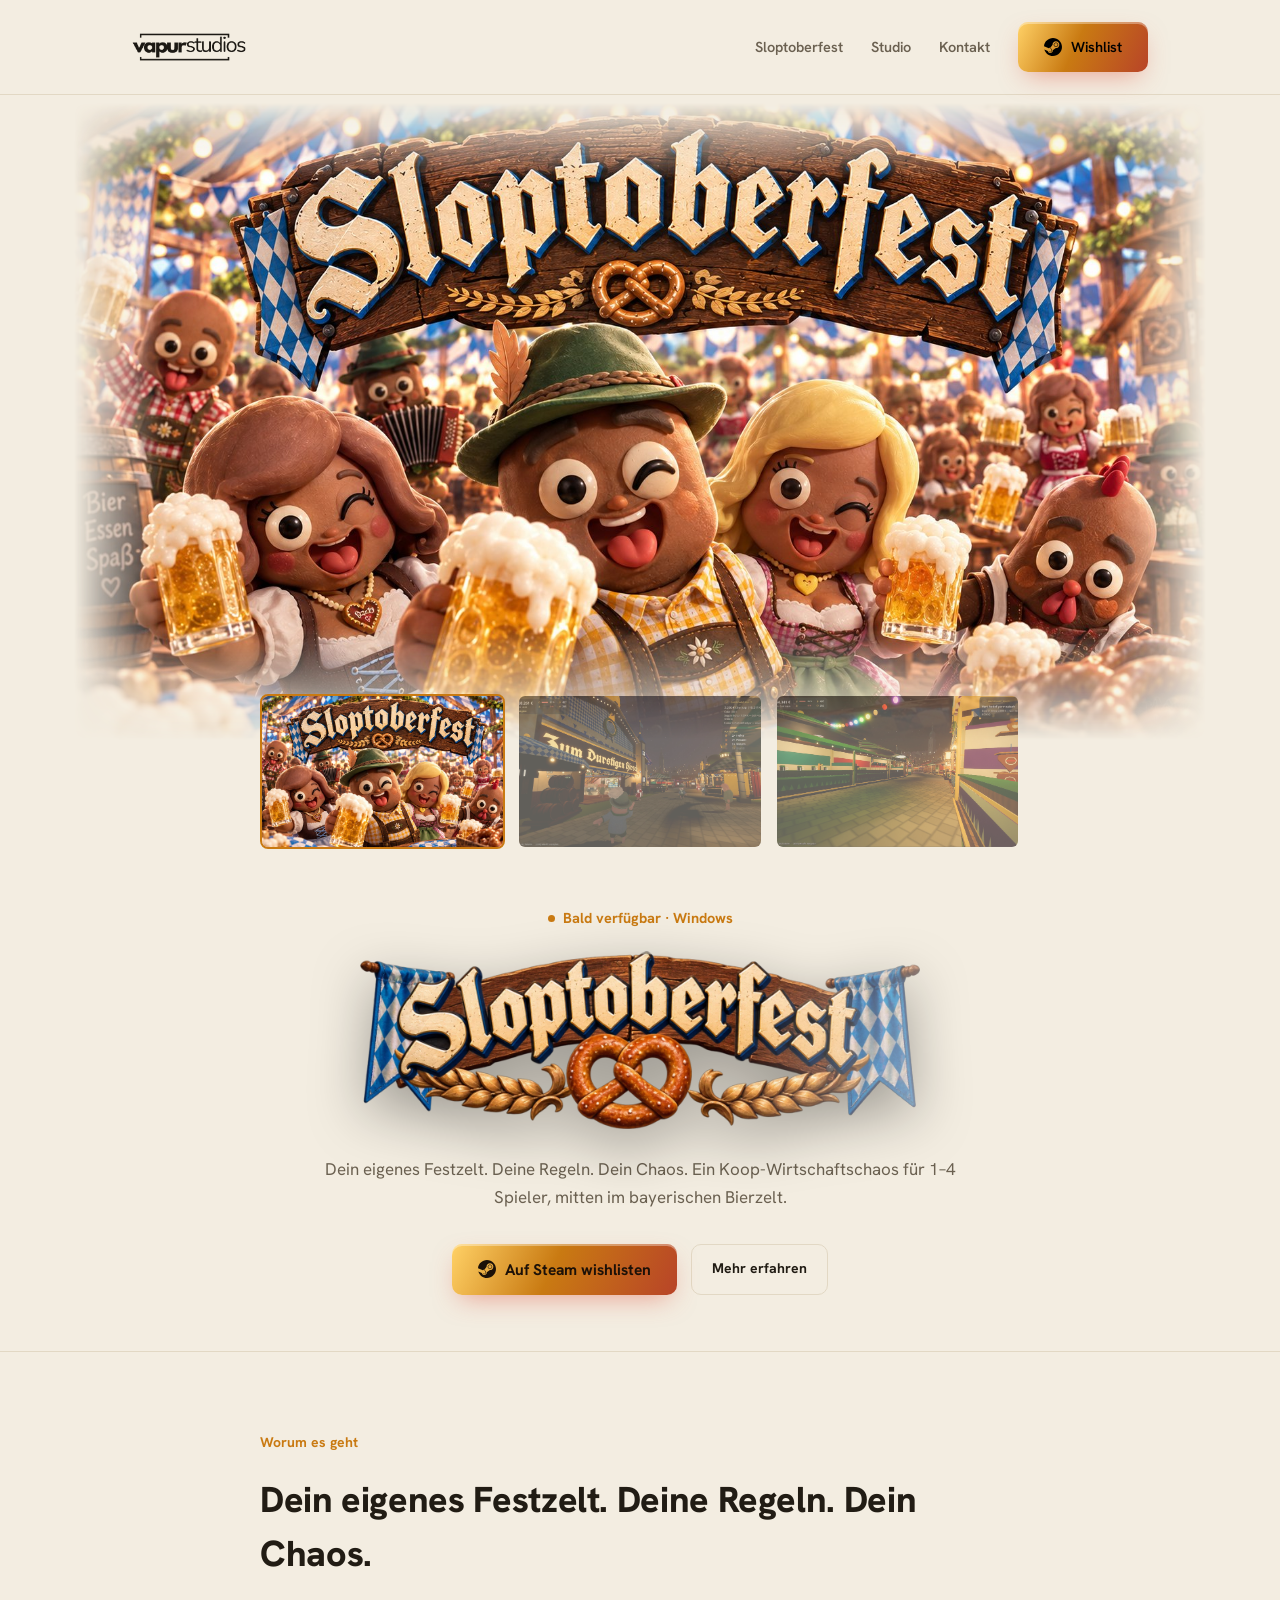
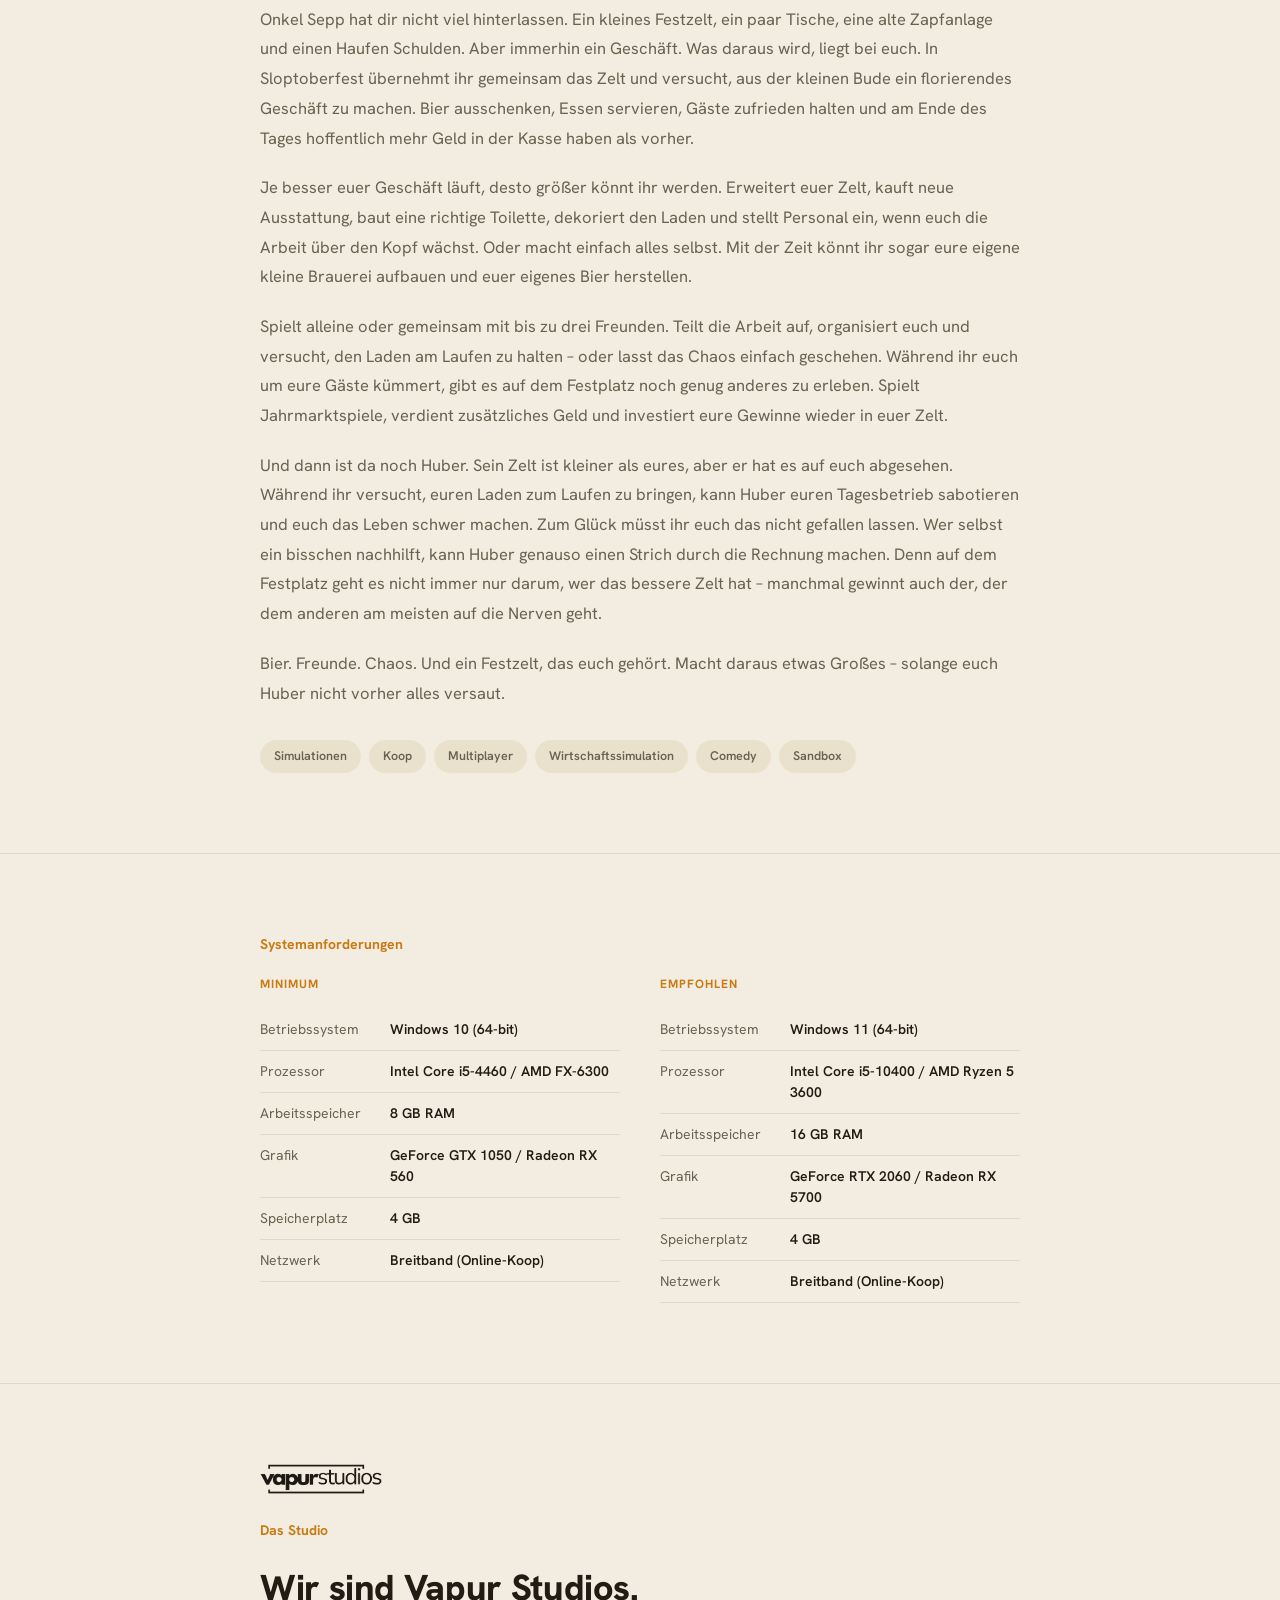
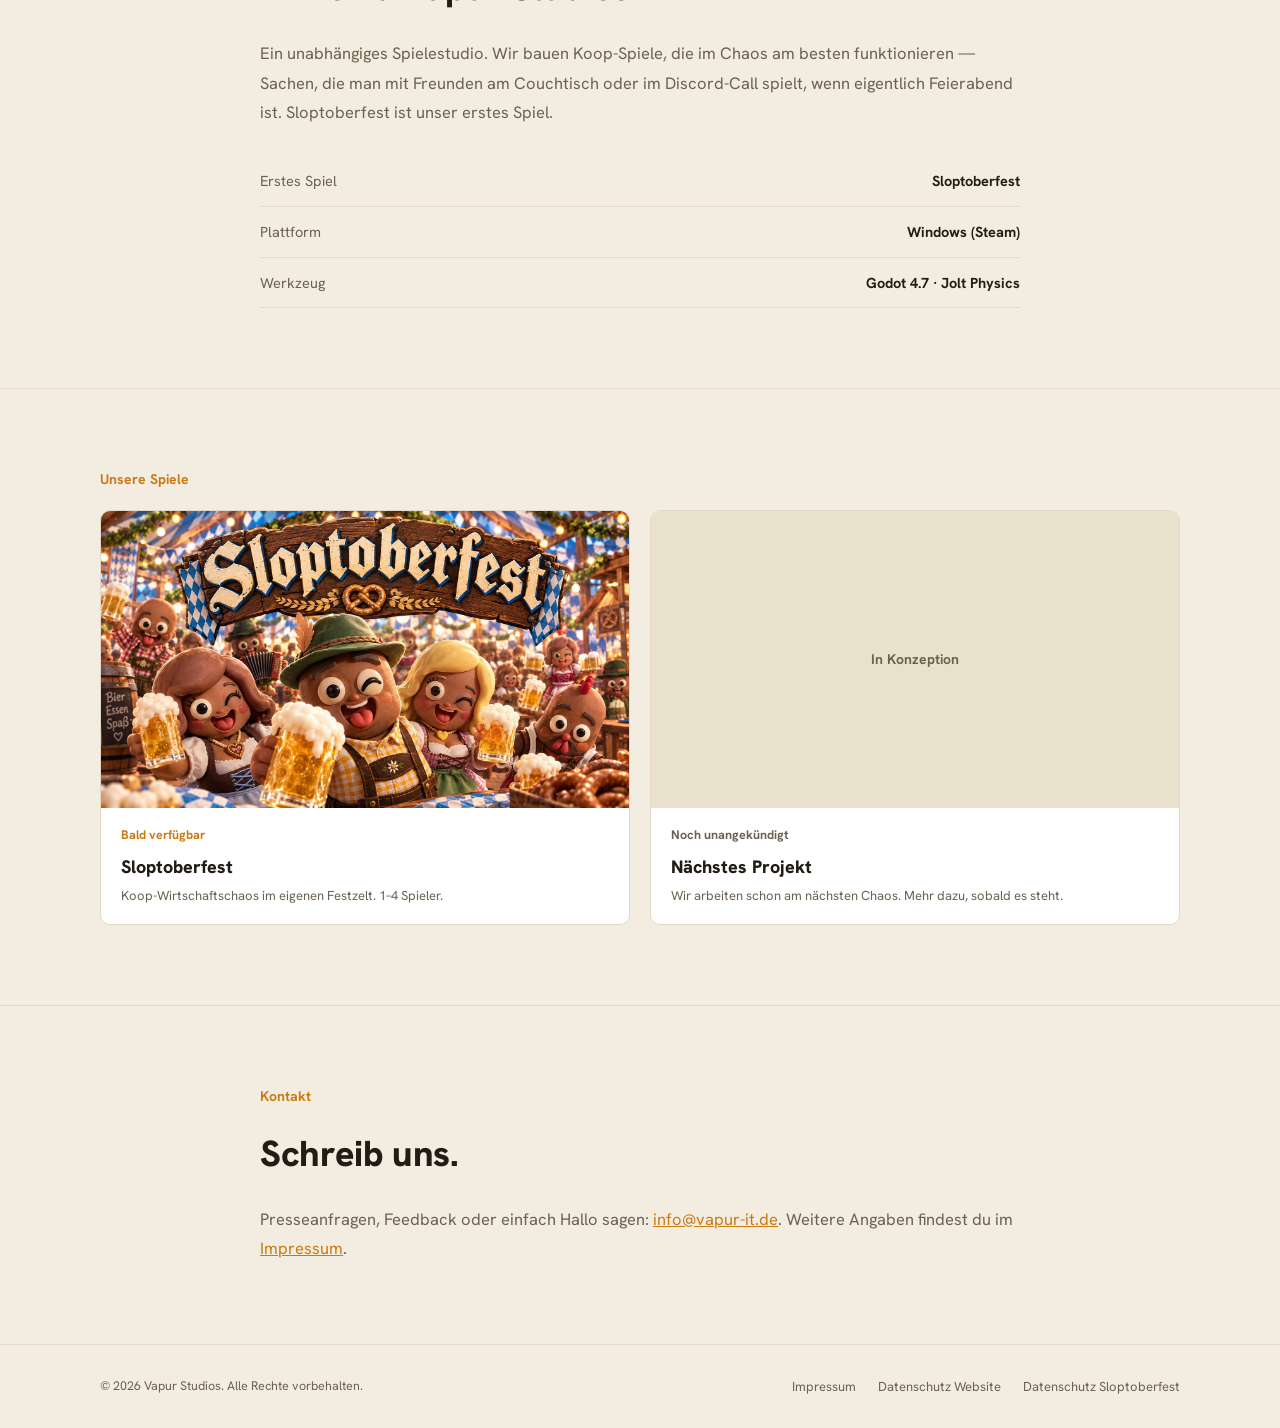
==== commit 9584af75: "Impressum und Datenschutz: echte Anbieterdaten eingetragen Co-Authored-By: Claude Sonnet 5 <noreply@" ====
--- a/index.html
+++ b/index.html
@@ -161,7 +161,7 @@
   <div class="section-inner">
     <div class="kicker">Kontakt</div>
     <h2>Schreib uns.</h2>
-    <p>Presseanfragen, Feedback oder einfach Hallo sagen: Alle Kontaktdaten findest du im
+    <p>Presseanfragen, Feedback oder einfach Hallo sagen: <a href="mailto:info@vapur-it.de" style="color:var(--amber)">info@vapur-it.de</a>. Weitere Angaben findest du im
     <a href="impressum.html" style="color:var(--amber)">Impressum</a>.</p>
   </div>
 </section>
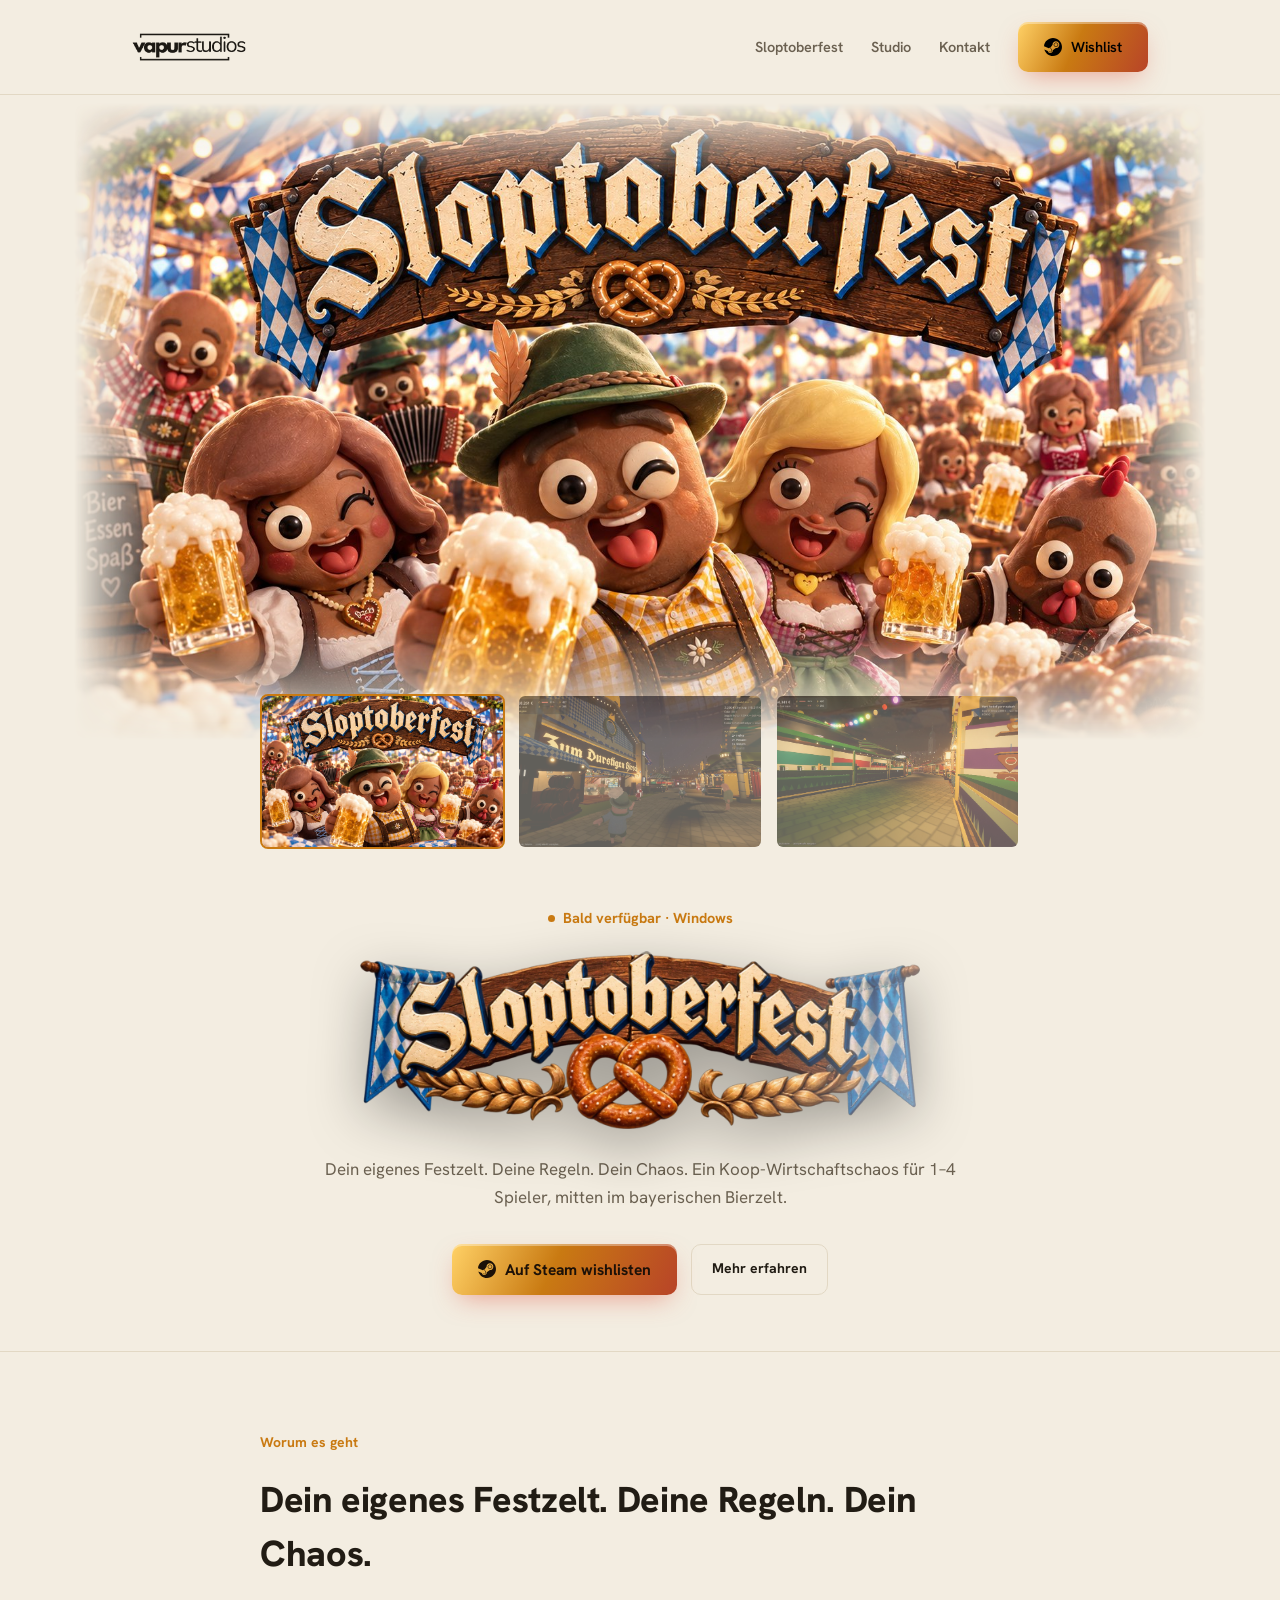
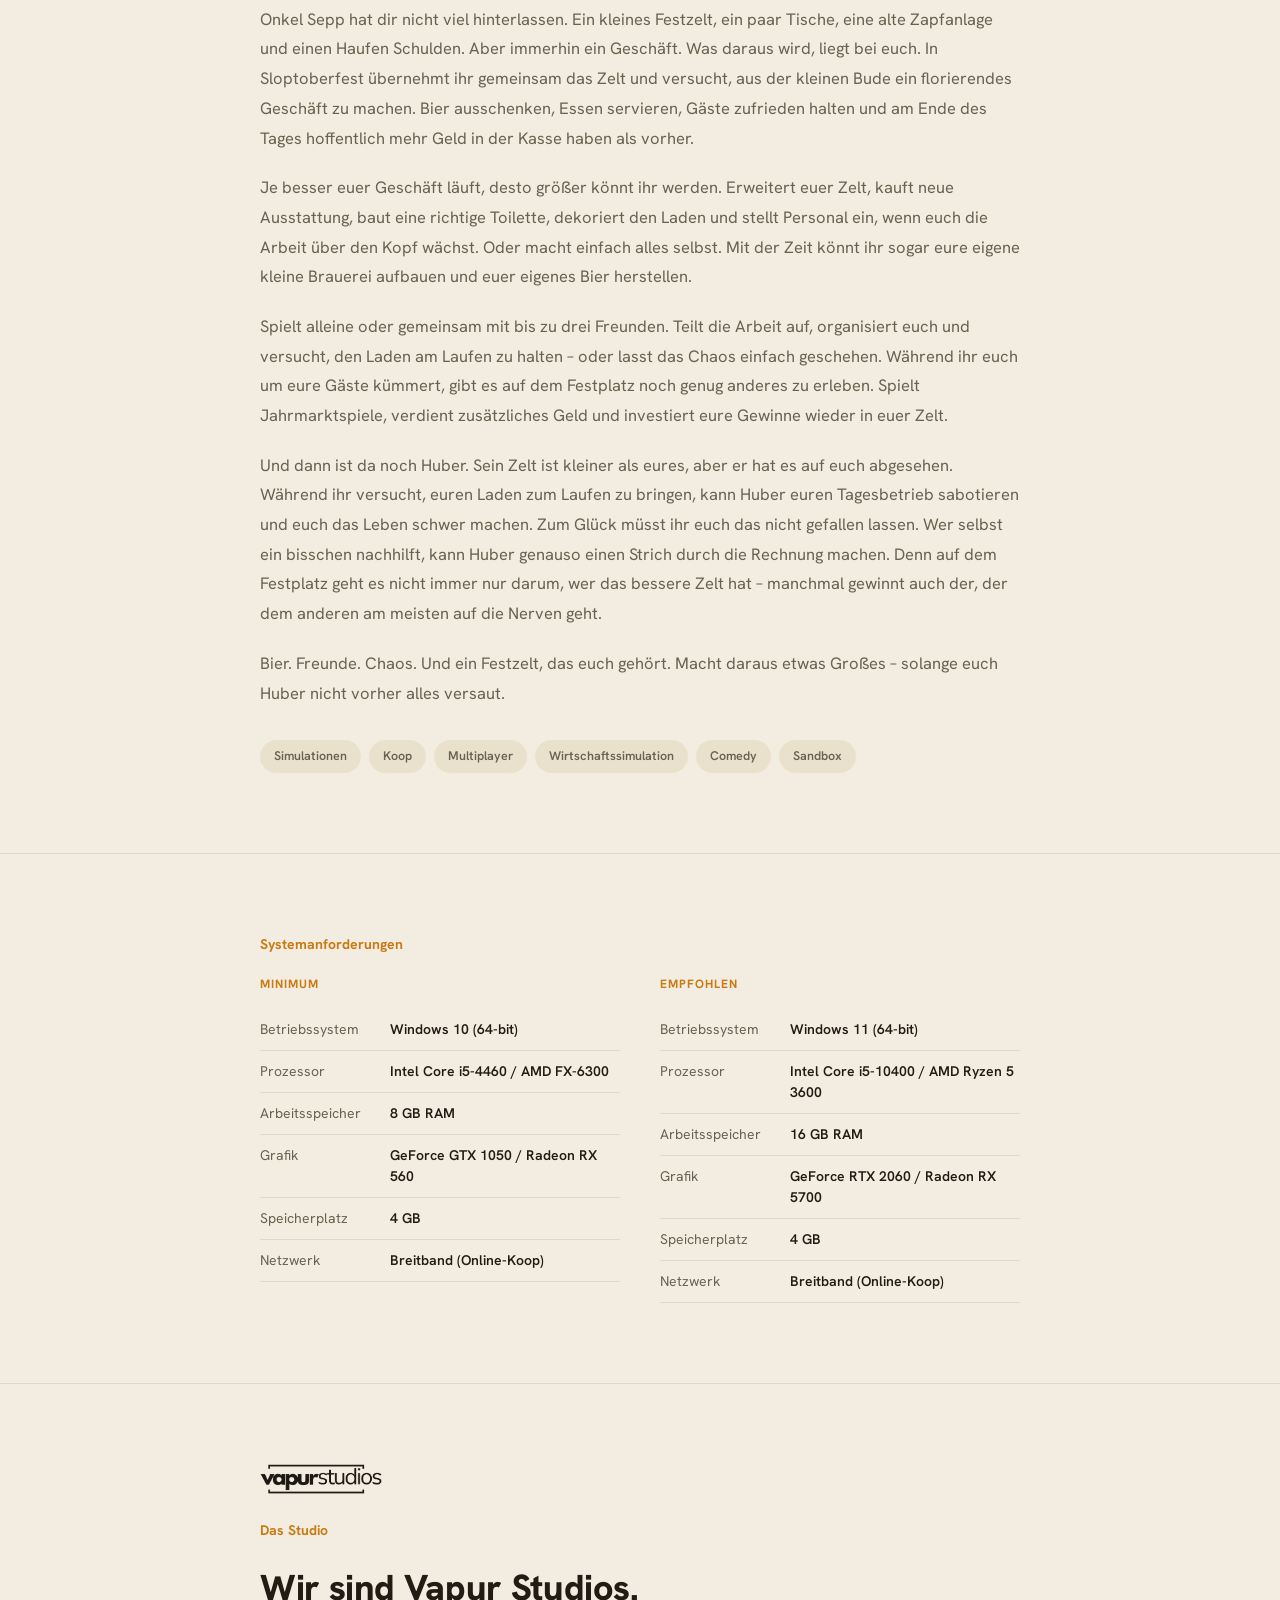
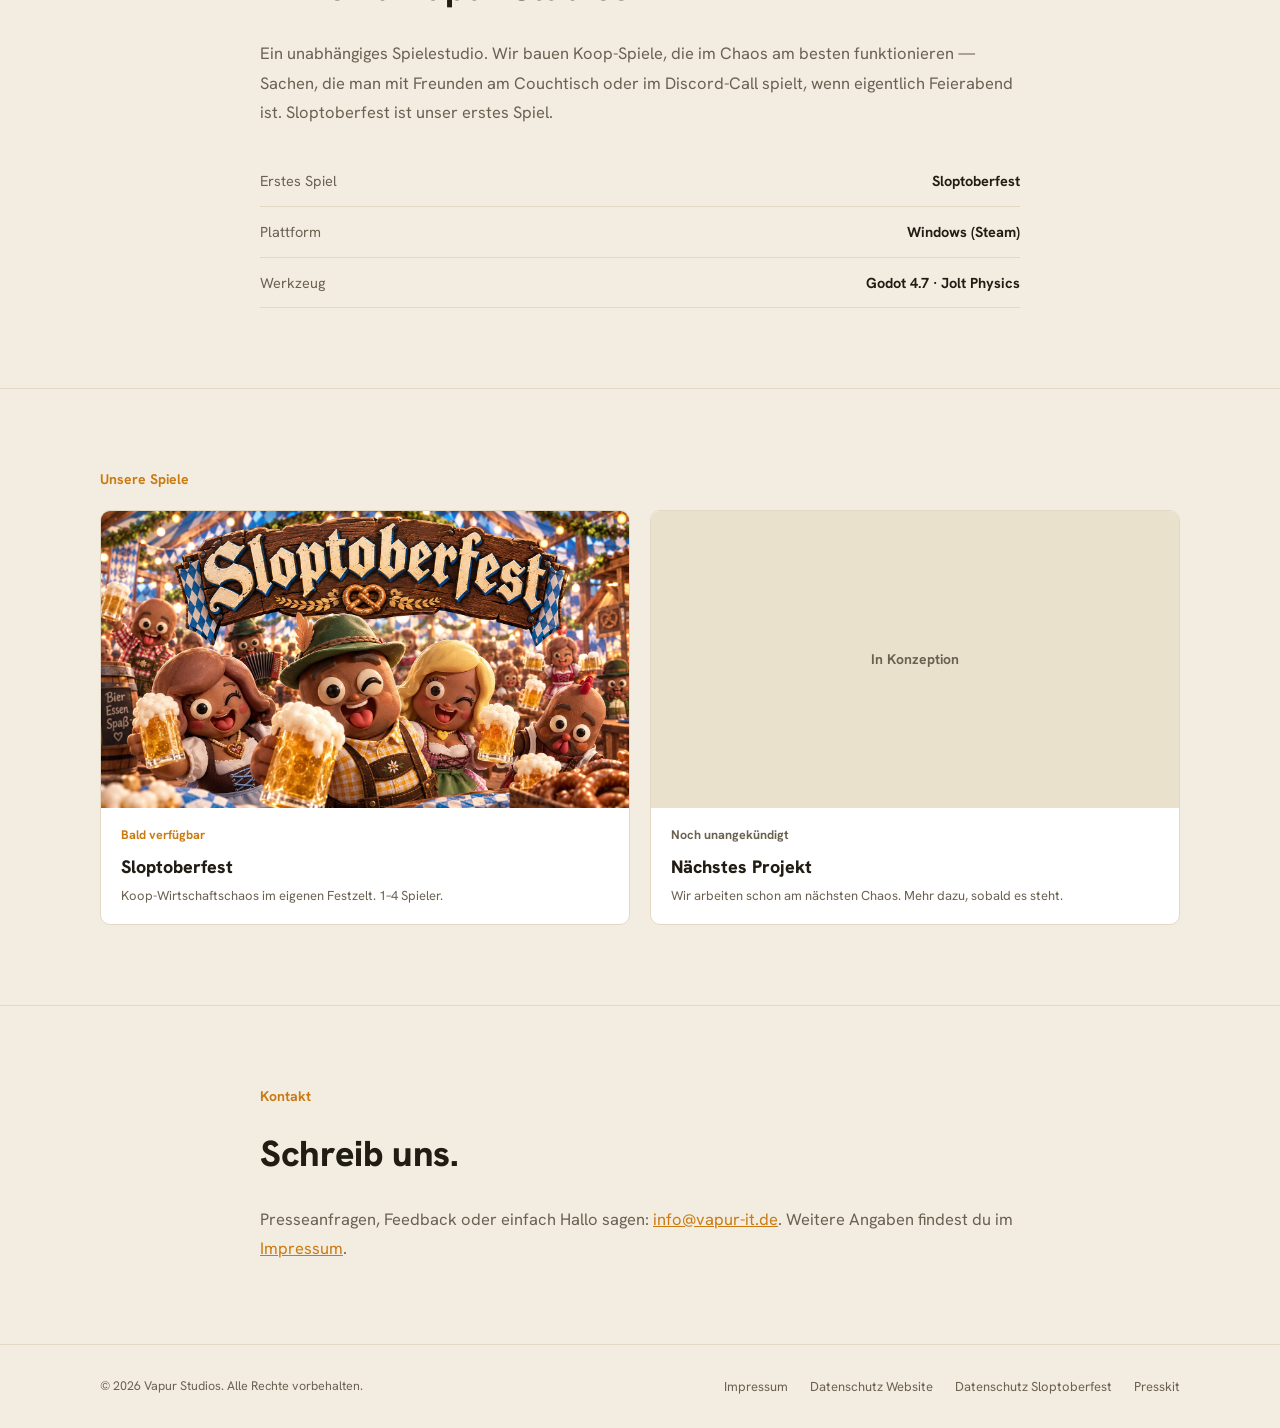
==== commit 2d894f98: "Add Sloptoberfest presskit page Co-Authored-By: Claude Opus 5.5 <noreply@anthropic.com>" ====
--- a/index.html
+++ b/index.html
@@ -172,7 +172,7 @@
     <div class="foot-copy">© 2026 Vapur Studios. Alle Rechte vorbehalten.</div>
     <div class="foot-links">
       <a href="impressum.html">Impressum</a>
-      <a href="datenschutz.html">Datenschutz Website</a><a href="sloptoberfest-datenschutz.html">Datenschutz Sloptoberfest</a>
+      <a href="datenschutz.html">Datenschutz Website</a><a href="sloptoberfest-datenschutz.html">Datenschutz Sloptoberfest</a><a href="presskit.html">Presskit</a>
     </div>
   </div>
 </footer>
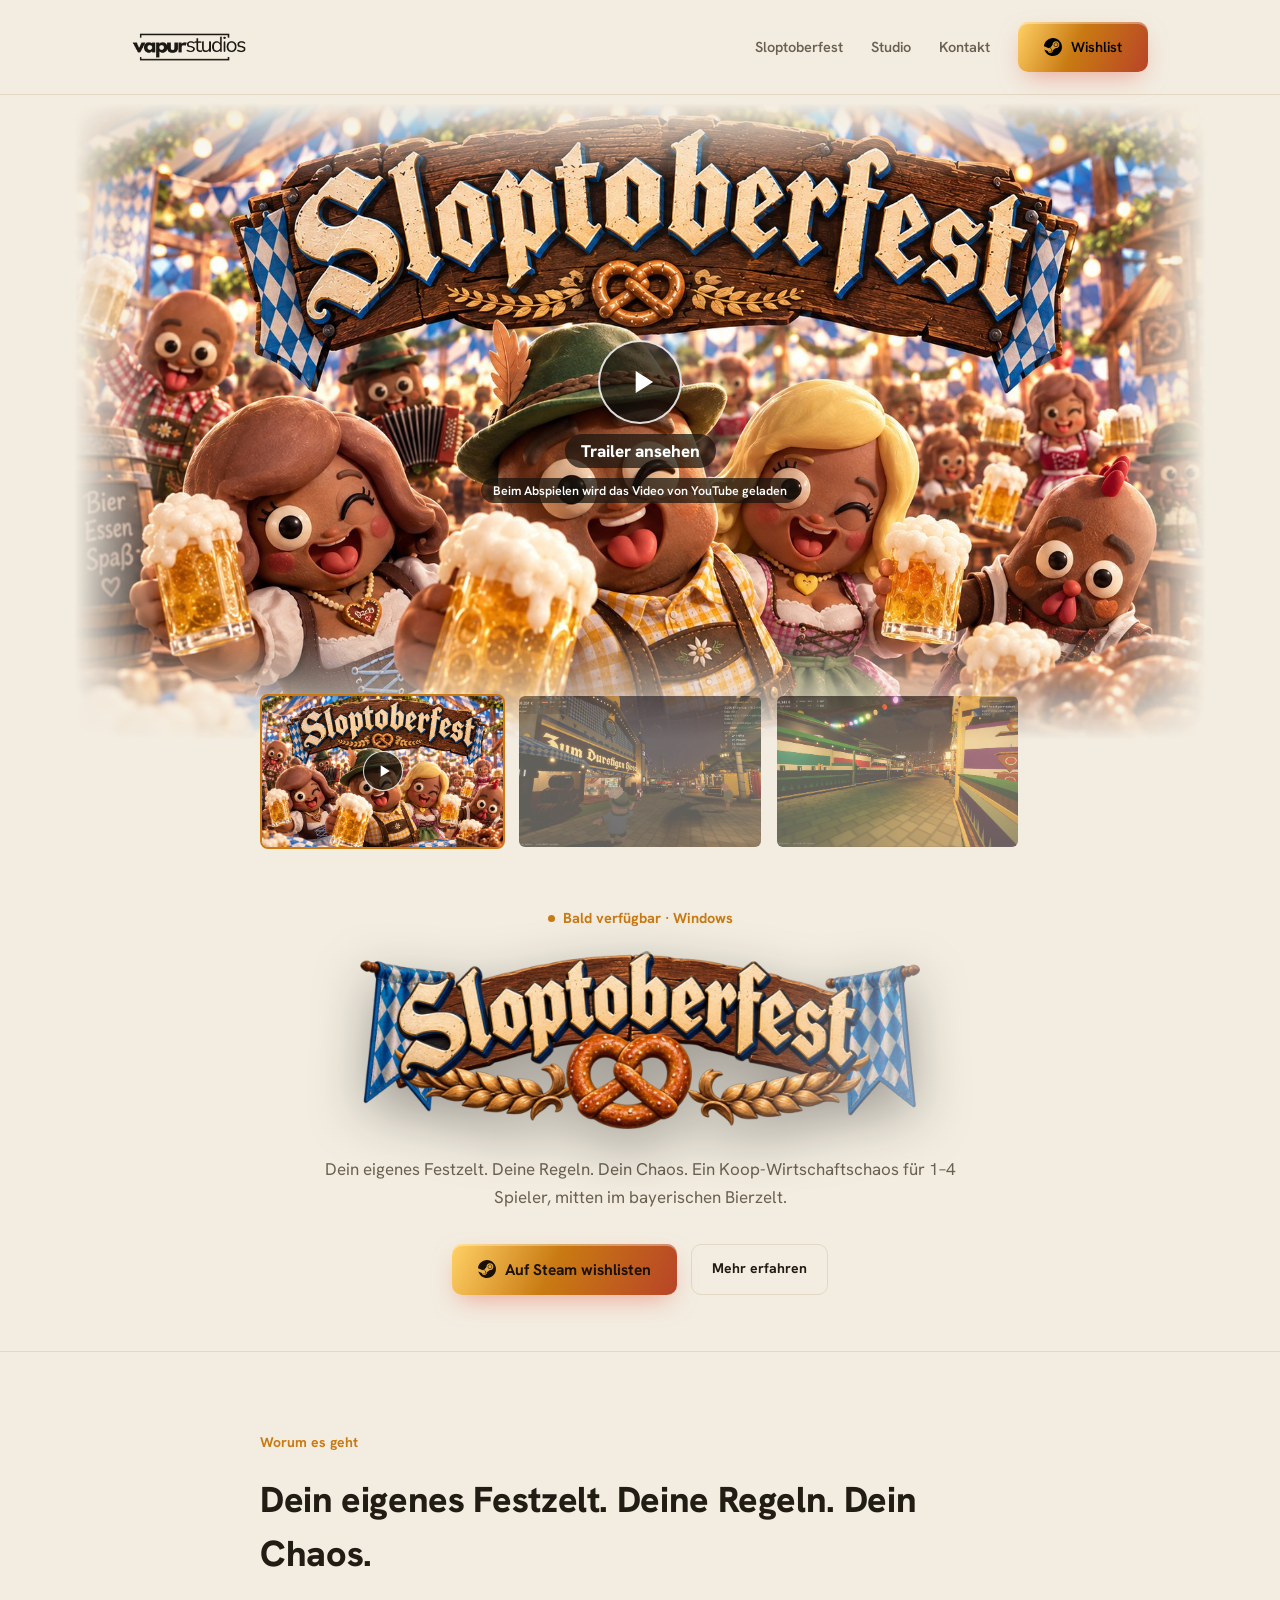
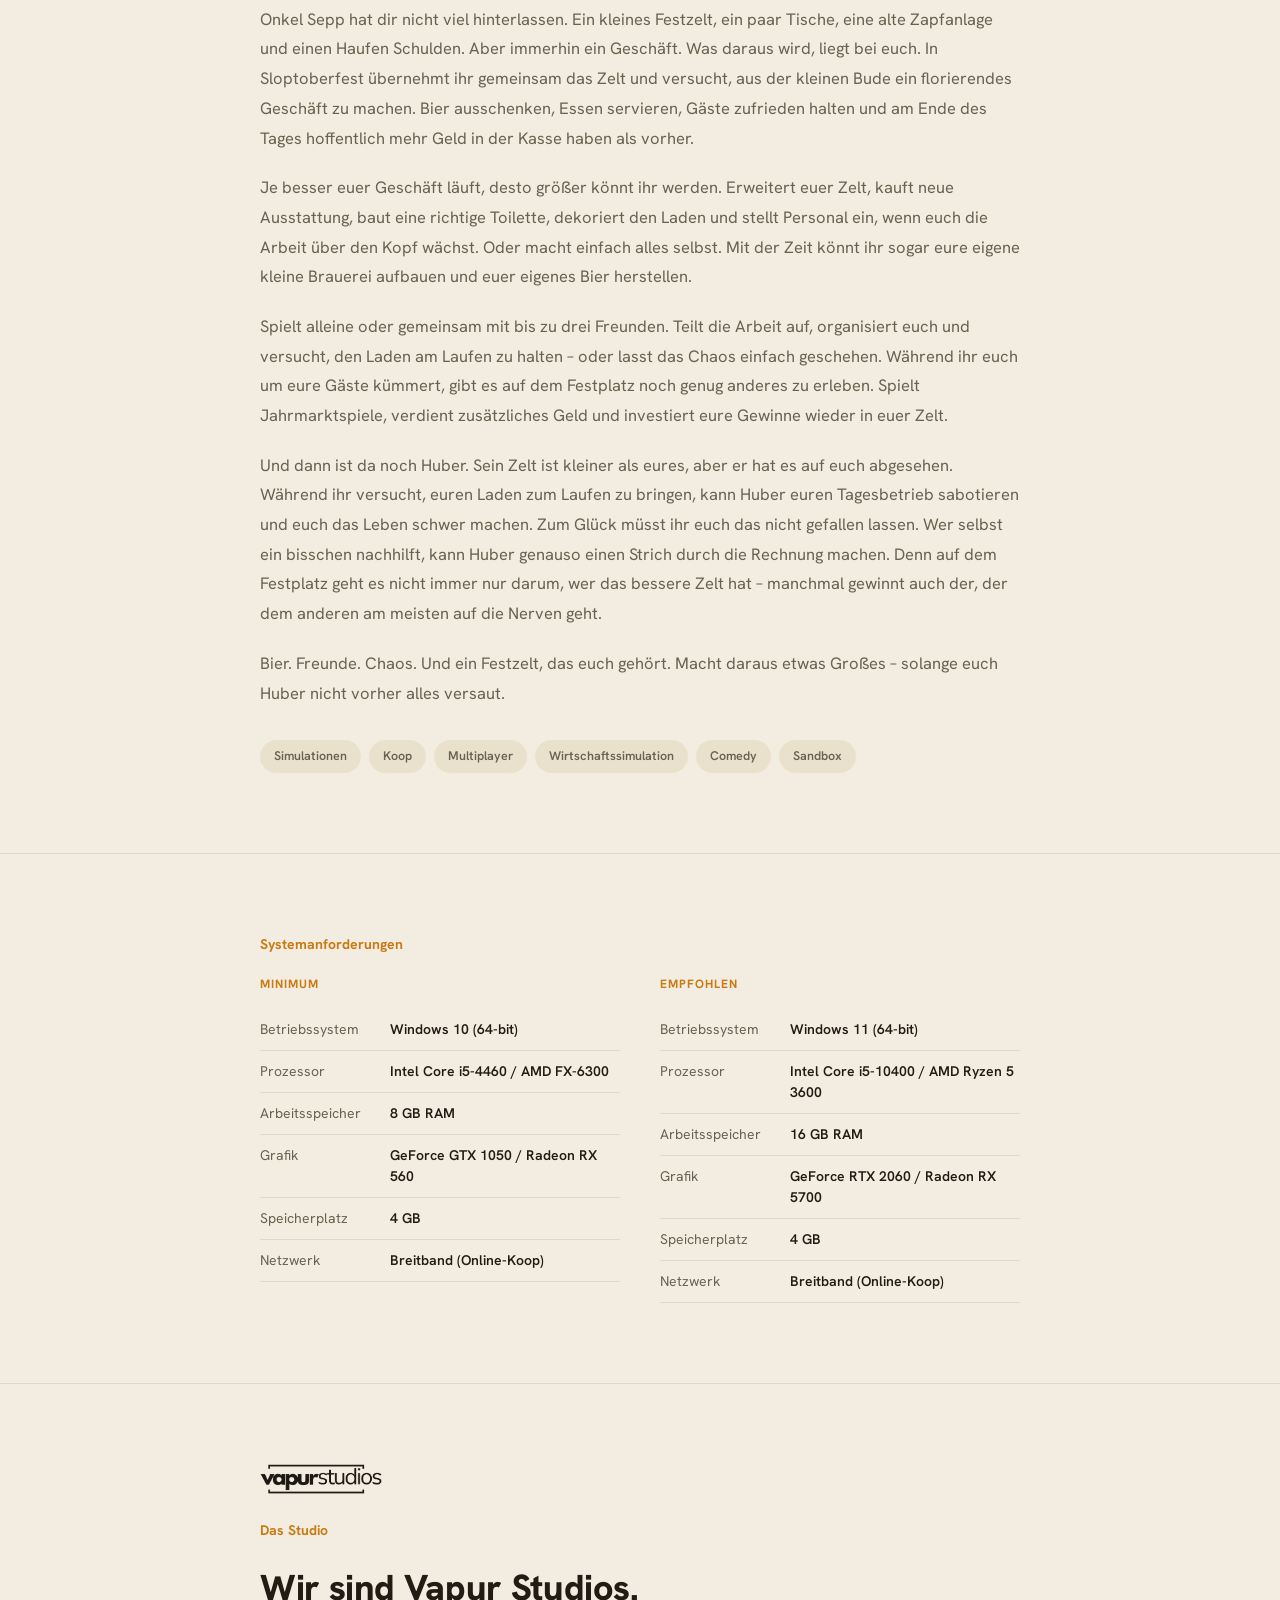
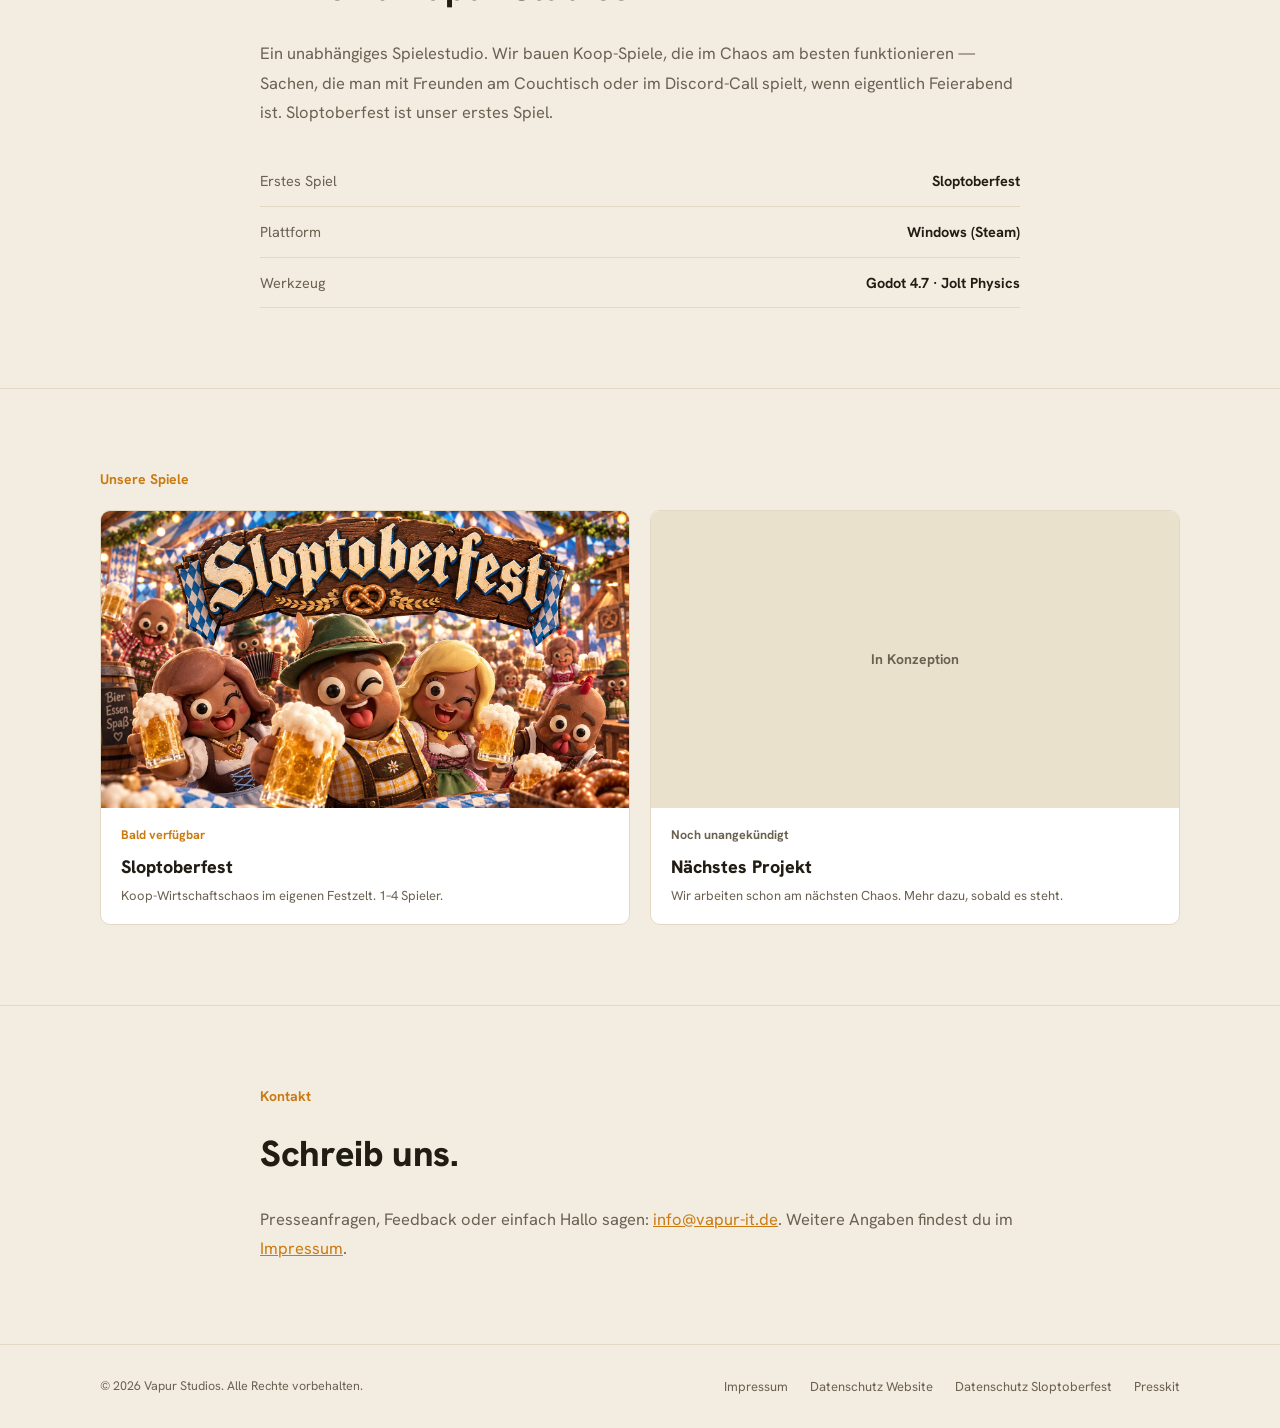
==== commit f90dd30c: "Trailer auf der Startseite eingebunden (YouTube, Zwei-Klick-Loesung) Datenschutzerklaerung um YouTub" ====
--- a/index.html
+++ b/index.html
@@ -32,11 +32,17 @@
 <main>
 <div class="hero-wrap">
   <div class="hero-img"><img id="mainshot" src="assets/banner.jpg" alt="Sloptoberfest Artwork" width="1672" height="941"></div>
+  <button class="hero-play" id="heroplay" type="button" aria-label="Trailer abspielen">
+    <span class="play-circle"><svg viewBox="0 0 24 24" fill="currentColor" aria-hidden="true"><path d="M8 5v14l11-7z"/></svg></span>
+    <span class="play-label">Trailer ansehen</span>
+    <span class="play-note">Beim Abspielen wird das Video von YouTube geladen</span>
+  </button>
+  <div class="hero-video" id="herovideo"></div>
 </div>
 
 <div class="shots">
   <div class="shots-grid">
-    <button class="active" data-src="assets/banner.jpg" aria-label="Artwork anzeigen"><img src="assets/banner.jpg" alt="" loading="lazy"></button>
+    <button class="active is-trailer" data-src="assets/banner.jpg" data-trailer aria-label="Trailer anzeigen"><img src="assets/banner.jpg" alt="" loading="lazy"><span class="thumb-play"><svg viewBox="0 0 24 24" fill="currentColor" aria-hidden="true"><path d="M8 5v14l11-7z"/></svg></span></button>
     <button data-src="assets/screen1.jpg" aria-label="Screenshot 1 anzeigen"><img src="assets/screen1.jpg" alt="" loading="lazy"></button>
     <button data-src="assets/screen2.jpg" aria-label="Screenshot 2 anzeigen"><img src="assets/screen2.jpg" alt="" loading="lazy"></button>
   </div>
@@ -178,8 +184,18 @@
 </footer>
 
 <script>
+  var heroWrap = document.querySelector('.hero-wrap');
+  var heroVideo = document.getElementById('herovideo');
+  // Trailer wird erst nach Klick von YouTube geladen (Datenschutz)
+  document.getElementById('heroplay').addEventListener('click', function(){
+    heroVideo.innerHTML = '<iframe src="https://www.youtube-nocookie.com/embed/dqslxx3b6Ws?autoplay=1&rel=0" title="Sloptoberfest Trailer" allow="autoplay; encrypted-media; picture-in-picture; fullscreen" allowfullscreen></iframe>';
+    heroWrap.classList.add('playing');
+  });
   document.querySelectorAll('.shots-grid button').forEach(function(btn){
     btn.addEventListener('click', function(){
+      heroVideo.innerHTML = '';
+      heroWrap.classList.remove('playing');
+      heroWrap.classList.toggle('no-trailer', !btn.hasAttribute('data-trailer'));
       document.getElementById('mainshot').src = btn.getAttribute('data-src');
       document.querySelectorAll('.shots-grid button').forEach(function(b){ b.classList.remove('active'); });
       btn.classList.add('active');
--- a/assets/style.css
+++ b/assets/style.css
@@ -80,6 +80,37 @@
               linear-gradient(90deg, transparent 0%, #000 8%, #000 92%, transparent 100%);
   mask-composite:intersect;
 }
+.hero-play{
+  position:absolute; inset:0; width:100%; border:none; background:none; cursor:pointer; color:#fff;
+  font-family:inherit; display:flex; flex-direction:column; align-items:center; justify-content:center; gap:10px;
+  text-shadow:0 2px 12px rgba(0,0,0,.75);
+}
+.play-circle{
+  width:84px; height:84px; border-radius:50%; display:flex; align-items:center; justify-content:center;
+  background:rgba(23,19,13,.72); border:2px solid rgba(255,255,255,.85);
+  transition:transform .18s ease, background .18s ease, color .18s ease;
+}
+.play-circle svg{ width:38px; height:38px; margin-left:4px; }
+.hero-play:hover .play-circle{ transform:scale(1.07); background:var(--amber); color:#1c1108; }
+.play-label, .play-note{ background:rgba(23,19,13,.72); border-radius:100px; text-shadow:none; }
+.play-label{ font-size:17px; font-weight:800; padding:6px 16px; }
+.play-note{ font-size:12.5px; font-weight:600; padding:4px 12px; }
+.hero-video{
+  display:none; max-width:min(100%, calc(72vh * 16 / 9)); margin:16px auto 0;
+  aspect-ratio:16/9; border-radius:12px; overflow:hidden; background:#000;
+}
+.hero-video iframe{ width:100%; height:100%; border:0; display:block; }
+.hero-wrap.no-trailer .hero-play{ display:none; }
+.hero-wrap.playing{ margin-bottom:0; }
+.hero-wrap.playing .hero-img, .hero-wrap.playing .hero-play{ display:none; }
+.hero-wrap.playing .hero-video{ display:block; }
+.shots-grid button.is-trailer{ position:relative; }
+.thumb-play{
+  position:absolute; top:50%; left:50%; width:40px; height:40px; margin:-20px 0 0 -20px; border-radius:50%;
+  background:rgba(23,19,13,.72); border:1.5px solid rgba(255,255,255,.85); color:#fff;
+  display:flex; align-items:center; justify-content:center;
+}
+.thumb-play svg{ width:20px; height:20px; margin-left:2px; }
 .shots{ padding:14px 32px 0; position:relative; z-index:1; }
 .shots-grid{ max-width:760px; margin:0 auto; display:grid; grid-template-columns:1fr 1fr 1fr; gap:12px; }
 .shots-grid button{
@@ -158,6 +189,9 @@
   .intro{ padding:44px 20px 40px; }
   .hero-wrap{ padding:0 12px; }
   .hero-img img{ max-height:46vh; }
+  .play-circle{ width:64px; height:64px; }
+  .play-circle svg{ width:30px; height:30px; }
+  .play-label{ font-size:15px; }
   .legal{ padding:44px 20px 72px; }
 }
 
